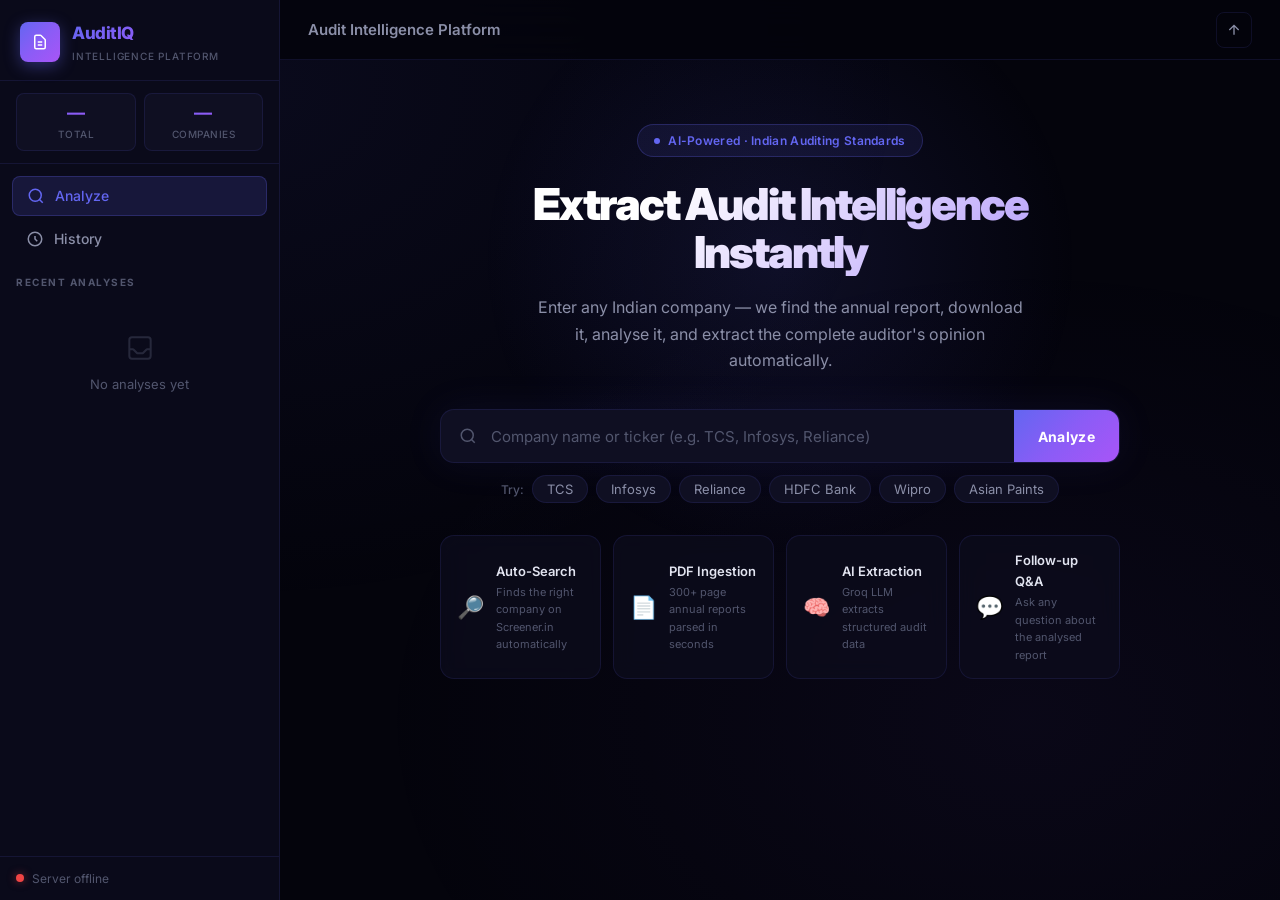
==== templates/index.html @ 7895658e "Initial commit: Audit Intelligence Platform v2.0" ====
<!doctype html>
<html lang="en">
  <head>
    <meta charset="UTF-8" />
    <meta name="viewport" content="width=device-width, initial-scale=1.0" />
    <title>Audit Intelligence Platform</title>
    <meta
      name="description"
      content="AI-powered Independent Auditor's Report extraction from Indian corporate annual reports"
    />
    <link rel="preconnect" href="https://fonts.googleapis.com" />
    <link rel="preconnect" href="https://fonts.gstatic.com" crossorigin />
    <link
      href="https://fonts.googleapis.com/css2?family=Inter:wght@300;400;500;600;700;800;900&family=JetBrains+Mono:wght@400;500;600&display=swap"
      rel="stylesheet"
    />
    <link rel="stylesheet" href="/static/styles.css" />
  </head>
  <body>
    <div class="app-shell" id="appShell">
      <!-- ════════════════ SIDEBAR ════════════════ -->
      <aside class="sidebar" id="sidebar">
        <div class="sidebar-brand">
          <div class="brand-icon">
            <svg
              viewBox="0 0 24 24"
              fill="none"
              stroke="currentColor"
              stroke-width="2"
            >
              <path
                d="M9 12h6m-6 4h6m2 5H7a2 2 0 01-2-2V5a2 2 0 012-2h5.586a1 1 0 01.707.293l5.414 5.414A1 1 0 0119 9.414V19a2 2 0 01-2 2z"
              />
            </svg>
          </div>
          <div>
            <div class="brand-name">AuditIQ</div>
            <div class="brand-sub">Intelligence Platform</div>
          </div>
        </div>

        <!-- Stats bar -->
        <div class="stats-bar" id="statsBar">
          <div class="stat-pill" id="statTotal">
            <span class="stat-n" id="statTotalN">—</span>
            <span class="stat-l">Total</span>
          </div>
          <div class="stat-pill" id="statUnique">
            <span class="stat-n" id="statUniqueN">—</span>
            <span class="stat-l">Companies</span>
          </div>
        </div>

        <!-- Nav -->
        <nav class="sidebar-nav">
          <button
            class="nav-btn active"
            id="navAnalyze"
            onclick="switchView('analyze')"
          >
            <svg
              viewBox="0 0 24 24"
              fill="none"
              stroke="currentColor"
              stroke-width="2"
            >
              <circle cx="11" cy="11" r="8" />
              <path d="m21 21-4.35-4.35" />
            </svg>
            Analyze
          </button>
          <button
            class="nav-btn"
            id="navHistory"
            onclick="switchView('history')"
          >
            <svg
              viewBox="0 0 24 24"
              fill="none"
              stroke="currentColor"
              stroke-width="2"
            >
              <path d="M12 8v4l3 3m6-3a9 9 0 11-18 0 9 9 0 0118 0z" />
            </svg>
            History
          </button>
        </nav>

        <!-- History list -->
        <div class="history-scroll" id="historyScroll">
          <div class="history-section-label">Recent Analyses</div>
          <div id="historyList">
            <div class="history-empty">
              <svg
                viewBox="0 0 24 24"
                fill="none"
                stroke="currentColor"
                stroke-width="1.5"
              >
                <path
                  d="M20 13V6a2 2 0 00-2-2H6a2 2 0 00-2 2v7m16 0v5a2 2 0 01-2 2H6a2 2 0 01-2-2v-5m16 0h-2.586a1 1 0 00-.707.293l-2.414 2.414a1 1 0 01-.707.293h-3.172a1 1 0 01-.707-.293l-2.414-2.414A1 1 0 006.586 13H4"
                />
              </svg>
              No analyses yet
            </div>
          </div>
        </div>

        <!-- System status -->
        <div class="sidebar-footer">
          <div class="status-indicator" id="statusIndicator">
            <span class="status-dot" id="statusDot"></span>
            <span id="statusText">Checking...</span>
          </div>
        </div>
      </aside>

      <!-- ════════════════ MAIN ════════════════ -->
      <main class="main-area">
        <!-- ── TOP BAR ── -->
        <header class="topbar">
          <button
            class="hamburger"
            id="hamburger"
            onclick="toggleSidebar()"
            aria-label="Toggle menu"
          >
            <span></span><span></span><span></span>
          </button>
          <div class="topbar-title" id="topbarTitle">
            Audit Intelligence Platform
          </div>
          <div class="topbar-actions">
            <button class="icon-btn" onclick="resetView()" title="New analysis">
              <svg
                viewBox="0 0 24 24"
                fill="none"
                stroke="currentColor"
                stroke-width="2"
              >
                <path d="M12 5v14M5 12l7-7 7 7" />
              </svg>
            </button>
          </div>
        </header>

        <!-- ── CONTENT VIEWS ── -->
        <div class="content-wrap">
          <!-- ════ VIEW: ANALYZE ════ -->
          <div class="view active" id="viewAnalyze">
            <!-- Hero / Search -->
            <section class="hero-section" id="heroSection">
              <div class="hero-ambient"></div>
              <div class="hero-content">
                <div class="hero-badge">
                  <span class="badge-dot"></span>
                  AI-Powered · Indian Auditing Standards
                </div>
                <h1 class="hero-title">
                  Extract Audit Intelligence<br />Instantly
                </h1>
                <p class="hero-sub">
                  Enter any Indian company — we find the annual report, download
                  it, analyse it, and extract the complete auditor's opinion
                  automatically.
                </p>

                <div class="search-wrap" id="searchWrap">
                  <div class="search-field" id="searchField">
                    <div class="search-icon">
                      <svg
                        viewBox="0 0 24 24"
                        fill="none"
                        stroke="currentColor"
                        stroke-width="2"
                      >
                        <circle cx="11" cy="11" r="8" />
                        <path d="m21 21-4.35-4.35" />
                      </svg>
                    </div>
                    <input
                      type="text"
                      id="searchInput"
                      class="search-input"
                      placeholder="Company name or ticker (e.g. TCS, Infosys, Reliance)"
                      autocomplete="off"
                      spellcheck="false"
                      maxlength="120"
                      aria-label="Company name"
                    />
                    <button
                      class="analyze-btn"
                      id="analyzeBtn"
                      onclick="startAnalysis()"
                    >
                      <span class="btn-label">Analyze</span>
                      <span class="btn-spinner" hidden>
                        <svg
                          viewBox="0 0 24 24"
                          fill="none"
                          stroke="currentColor"
                          stroke-width="2.5"
                          class="spin-svg"
                        >
                          <path
                            d="M12 2v4M12 18v4M4.93 4.93l2.83 2.83M16.24 16.24l2.83 2.83M2 12h4M18 12h4M4.93 19.07l2.83-2.83M16.24 7.76l2.83-2.83"
                          />
                        </svg>
                      </span>
                    </button>
                  </div>

                  <div class="quick-searches">
                    <span class="qs-label">Try:</span>
                    <button class="qs-chip" onclick="quickSearch('TCS')">
                      TCS
                    </button>
                    <button class="qs-chip" onclick="quickSearch('Infosys')">
                      Infosys
                    </button>
                    <button
                      class="qs-chip"
                      onclick="quickSearch('Reliance Industries')"
                    >
                      Reliance
                    </button>
                    <button class="qs-chip" onclick="quickSearch('HDFC Bank')">
                      HDFC Bank
                    </button>
                    <button class="qs-chip" onclick="quickSearch('Wipro')">
                      Wipro
                    </button>
                    <button
                      class="qs-chip"
                      onclick="quickSearch('Asian Paints')"
                    >
                      Asian Paints
                    </button>
                  </div>
                </div>

                <!-- Features grid -->
                <div class="features-grid">
                  <div class="feature-card">
                    <div class="feature-icon">🔎</div>
                    <div class="feature-text">
                      <strong>Auto-Search</strong>
                      <span
                        >Finds the right company on Screener.in
                        automatically</span
                      >
                    </div>
                  </div>
                  <div class="feature-card">
                    <div class="feature-icon">📄</div>
                    <div class="feature-text">
                      <strong>PDF Ingestion</strong>
                      <span>300+ page annual reports parsed in seconds</span>
                    </div>
                  </div>
                  <div class="feature-card">
                    <div class="feature-icon">🧠</div>
                    <div class="feature-text">
                      <strong>AI Extraction</strong>
                      <span>Groq LLM extracts structured audit data</span>
                    </div>
                  </div>
                  <div class="feature-card">
                    <div class="feature-icon">💬</div>
                    <div class="feature-text">
                      <strong>Follow-up Q&amp;A</strong>
                      <span>Ask any question about the analysed report</span>
                    </div>
                  </div>
                </div>
              </div>
            </section>

            <!-- Error banner -->
            <div class="alert alert-error" id="errorBanner" hidden>
              <svg
                viewBox="0 0 24 24"
                fill="none"
                stroke="currentColor"
                stroke-width="2"
              >
                <circle cx="12" cy="12" r="10" />
                <line x1="12" y1="8" x2="12" y2="12" />
                <line x1="12" y1="16" x2="12.01" y2="16" />
              </svg>
              <span id="errorMsg">Error</span>
              <button class="alert-close" onclick="hideError()">×</button>
            </div>

            <!-- Progress pipeline -->
            <section class="pipeline-section" id="pipelineSection" hidden>
              <div class="pipeline-card">
                <div class="pipeline-header">
                  <div class="pipeline-company" id="pipelineCompany">
                    Analyzing…
                  </div>
                  <div class="pipeline-eta" id="pipelineEta">
                    Estimating time…
                  </div>
                </div>
                <div class="pipeline-progress-bar">
                  <div class="pipeline-bar-fill" id="pipelineBarFill"></div>
                </div>
                <div class="pipeline-steps" id="pipelineSteps"></div>
              </div>
            </section>

            <!-- Results -->
            <section class="results-section" id="resultsSection" hidden>
              <!-- Header -->
              <div class="results-header">
                <div>
                  <h2 class="results-company" id="resultsCompany">Company</h2>
                  <div class="results-meta" id="resultsMeta"></div>
                </div>
                <div class="results-actions">
                  <button
                    class="action-btn"
                    onclick="copyJson()"
                    id="copyBtn"
                    title="Copy JSON"
                  >
                    <svg
                      viewBox="0 0 24 24"
                      fill="none"
                      stroke="currentColor"
                      stroke-width="2"
                    >
                      <rect x="9" y="9" width="13" height="13" rx="2" ry="2" />
                      <path
                        d="M5 15H4a2 2 0 01-2-2V4a2 2 0 012-2h9a2 2 0 012 2v1"
                      />
                    </svg>
                    Copy JSON
                  </button>
                  <button
                    class="action-btn"
                    onclick="downloadJson()"
                    title="Download JSON"
                  >
                    <svg
                      viewBox="0 0 24 24"
                      fill="none"
                      stroke="currentColor"
                      stroke-width="2"
                    >
                      <path d="M21 15v4a2 2 0 01-2 2H5a2 2 0 01-2-2v-4" />
                      <polyline points="7 10 12 15 17 10" />
                      <line x1="12" y1="15" x2="12" y2="3" />
                    </svg>
                    Download
                  </button>
                  <button class="action-btn primary" onclick="resetView()">
                    <svg
                      viewBox="0 0 24 24"
                      fill="none"
                      stroke="currentColor"
                      stroke-width="2"
                    >
                      <line x1="12" y1="5" x2="12" y2="19" />
                      <polyline points="19 12 12 5 5 12" />
                    </svg>
                    New Search
                  </button>
                </div>
              </div>

              <!-- Tab bar -->
              <div class="tab-bar">
                <button
                  class="tab-btn active"
                  data-tab="overview"
                  onclick="switchTab('overview')"
                >
                  Overview
                </button>
                <button
                  class="tab-btn"
                  data-tab="kam"
                  onclick="switchTab('kam')"
                >
                  Key Audit Matters
                </button>
                <button
                  class="tab-btn"
                  data-tab="details"
                  onclick="switchTab('details')"
                >
                  Detailed Findings
                </button>
                <button
                  class="tab-btn"
                  data-tab="signature"
                  onclick="switchTab('signature')"
                >
                  Signature Block
                </button>
                <button
                  class="tab-btn"
                  data-tab="json"
                  onclick="switchTab('json')"
                >
                  Raw JSON
                </button>
              </div>

              <!-- Tab panels -->
              <div id="tabOverview" class="tab-panel active"></div>
              <div id="tabKam" class="tab-panel" hidden></div>
              <div id="tabDetails" class="tab-panel" hidden></div>
              <div id="tabSignature" class="tab-panel" hidden></div>
              <div id="tabJson" class="tab-panel json-panel" hidden>
                <pre class="json-pre" id="jsonPre"></pre>
              </div>
            </section>

            <!-- Q&A -->
            <section class="qa-section" id="qaSection" hidden>
              <div class="qa-header">
                <h3>
                  <svg
                    viewBox="0 0 24 24"
                    fill="none"
                    stroke="currentColor"
                    stroke-width="2"
                  >
                    <path
                      d="M21 15a2 2 0 01-2 2H7l-4 4V5a2 2 0 012-2h14a2 2 0 012 2z"
                    />
                  </svg>
                  Ask Follow-up Questions
                </h3>
                <span class="qa-hint"
                  >Answers come directly from the analysed PDF</span
                >
              </div>
              <div class="qa-messages" id="qaMessages"></div>
              <div class="qa-input-row">
                <input
                  type="text"
                  id="qaInput"
                  class="qa-input"
                  placeholder="e.g. What were the Key Audit Matters? Was there any going concern risk?"
                  maxlength="2000"
                  aria-label="Follow-up question"
                />
                <button class="qa-send" id="qaSend" onclick="askQuestion()">
                  <svg
                    viewBox="0 0 24 24"
                    fill="none"
                    stroke="currentColor"
                    stroke-width="2"
                  >
                    <line x1="22" y1="2" x2="11" y2="13" />
                    <polygon points="22 2 15 22 11 13 2 9 22 2" />
                  </svg>
                </button>
              </div>
            </section>
          </div>

          <!-- ════ VIEW: HISTORY ════ -->
          <div class="view" id="viewHistory" hidden>
            <div class="view-header">
              <h2>Analysis History</h2>
              <button class="action-btn" onclick="loadHistory()">
                <svg
                  viewBox="0 0 24 24"
                  fill="none"
                  stroke="currentColor"
                  stroke-width="2"
                >
                  <polyline points="23 4 23 10 17 10" />
                  <path d="M20.49 15a9 9 0 11-2.12-9.36L23 10" />
                </svg>
                Refresh
              </button>
            </div>
            <div id="historyTableWrap"></div>
          </div>
        </div>
      </main>
    </div>

    <!-- Toast container -->
    <div class="toast-container" id="toastContainer"></div>

    <script src="/static/app.js"></script>
  </body>
</html>
---- static/styles.css ----
/* =====================================================
   Audit Intelligence Platform — styles.css
   Premium dark glassmorphism design system
   ===================================================== */

/* ── Reset & Tokens ─────────────────────────────────── */
*,
*::before,
*::after {
  box-sizing: border-box;
  margin: 0;
  padding: 0;
}

:root {
  /* Colors */
  --c-bg: #04040c;
  --c-surface: #0a0a1a;
  --c-surface2: #0f0f22;
  --c-card: rgba(12, 12, 28, 0.75);
  --c-card-hover: rgba(18, 18, 40, 0.9);
  --c-border: rgba(99, 102, 241, 0.12);
  --c-border-hi: rgba(99, 102, 241, 0.35);

  --c-text: #e2e4f0;
  --c-text2: #8b8fa8;
  --c-muted: #52566e;

  --c-indigo: #6366f1;
  --c-violet: #8b5cf6;
  --c-cyan: #22d3ee;
  --c-emerald: #10b981;
  --c-amber: #f59e0b;
  --c-red: #ef4444;
  --c-rose: #f43f5e;

  /* Gradients */
  --grad-primary: linear-gradient(
    135deg,
    #6366f1 0%,
    #8b5cf6 50%,
    #a855f7 100%
  );
  --grad-success: linear-gradient(135deg, #10b981, #22d3ee);
  --grad-warn: linear-gradient(135deg, #f59e0b, #ef4444);
  --grad-danger: linear-gradient(135deg, #ef4444, #f43f5e);
  --grad-glow: radial-gradient(
    ellipse at 50% 0%,
    rgba(99, 102, 241, 0.15) 0%,
    transparent 60%
  );

  /* Shadows */
  --shadow-sm: 0 1px 3px rgba(0, 0, 0, 0.4);
  --shadow-md: 0 4px 20px rgba(0, 0, 0, 0.4);
  --shadow-lg: 0 8px 40px rgba(0, 0, 0, 0.5);
  --shadow-glow: 0 0 40px rgba(99, 102, 241, 0.08);

  /* Radii */
  --r-sm: 8px;
  --r-md: 14px;
  --r-lg: 20px;
  --r-xl: 28px;
  --r-pill: 9999px;

  /* Fonts */
  --font: "Inter", -apple-system, BlinkMacSystemFont, sans-serif;
  --font-mono: "JetBrains Mono", "Fira Code", monospace;

  /* Transitions */
  --t-fast: 0.15s cubic-bezier(0.4, 0, 0.2, 1);
  --t-med: 0.25s cubic-bezier(0.4, 0, 0.2, 1);
  --t-slow: 0.4s cubic-bezier(0.4, 0, 0.2, 1);

  /* Layout */
  --sidebar-w: 280px;
}

html {
  scroll-behavior: smooth;
}

body {
  font-family: var(--font);
  background: var(--c-bg);
  color: var(--c-text);
  min-height: 100vh;
  line-height: 1.6;
  overflow-x: hidden;
  -webkit-font-smoothing: antialiased;
}

/* Ambient background */
body::before {
  content: "";
  position: fixed;
  inset: 0;
  background:
    radial-gradient(
      ellipse at 20% 10%,
      rgba(99, 102, 241, 0.07) 0%,
      transparent 45%
    ),
    radial-gradient(
      ellipse at 80% 80%,
      rgba(139, 92, 246, 0.05) 0%,
      transparent 45%
    );
  pointer-events: none;
  z-index: 0;
}

/* ── App Shell ──────────────────────────────────────── */
.app-shell {
  display: grid;
  grid-template-columns: var(--sidebar-w) 1fr;
  min-height: 100vh;
  position: relative;
  z-index: 1;
}

/* ── Sidebar ────────────────────────────────────────── */
.sidebar {
  background: var(--c-surface);
  border-right: 1px solid var(--c-border);
  display: flex;
  flex-direction: column;
  gap: 0;
  overflow: hidden;
  position: sticky;
  top: 0;
  height: 100vh;
  z-index: 50;
  transition: transform var(--t-med);
}

.sidebar-brand {
  display: flex;
  align-items: center;
  gap: 12px;
  padding: 20px 20px 16px;
  border-bottom: 1px solid var(--c-border);
}

.brand-icon {
  width: 40px;
  height: 40px;
  background: var(--grad-primary);
  border-radius: var(--r-sm);
  display: flex;
  align-items: center;
  justify-content: center;
  color: white;
  flex-shrink: 0;
  box-shadow: 0 4px 16px rgba(99, 102, 241, 0.4);
}

.brand-icon svg {
  width: 18px;
  height: 18px;
}

.brand-name {
  font-size: 17px;
  font-weight: 800;
  letter-spacing: -0.5px;
  background: var(--grad-primary);
  -webkit-background-clip: text;
  -webkit-text-fill-color: transparent;
  background-clip: text;
}

.brand-sub {
  font-size: 10px;
  color: var(--c-muted);
  font-weight: 500;
  text-transform: uppercase;
  letter-spacing: 0.8px;
  margin-top: 1px;
}

/* Stats bar */
.stats-bar {
  display: flex;
  gap: 8px;
  padding: 12px 16px;
  border-bottom: 1px solid var(--c-border);
}

.stat-pill {
  flex: 1;
  background: var(--c-surface2);
  border: 1px solid var(--c-border);
  border-radius: var(--r-sm);
  padding: 8px 10px;
  text-align: center;
  transition: var(--t-fast);
}

.stat-pill:hover {
  border-color: var(--c-border-hi);
}

.stat-n {
  display: block;
  font-size: 18px;
  font-weight: 700;
  background: var(--grad-primary);
  -webkit-background-clip: text;
  -webkit-text-fill-color: transparent;
  background-clip: text;
  line-height: 1.2;
}

.stat-l {
  display: block;
  font-size: 10px;
  color: var(--c-muted);
  font-weight: 500;
  text-transform: uppercase;
  letter-spacing: 0.5px;
  margin-top: 2px;
}

/* Sidebar nav */
.sidebar-nav {
  display: flex;
  flex-direction: column;
  gap: 4px;
  padding: 12px 12px 0;
}

.nav-btn {
  display: flex;
  align-items: center;
  gap: 10px;
  padding: 10px 14px;
  border-radius: var(--r-sm);
  border: none;
  background: transparent;
  color: var(--c-text2);
  font-family: var(--font);
  font-size: 14px;
  font-weight: 500;
  cursor: pointer;
  transition: var(--t-fast);
  text-align: left;
  width: 100%;
}

.nav-btn svg {
  width: 18px;
  height: 18px;
  flex-shrink: 0;
}

.nav-btn:hover {
  background: var(--c-surface2);
  color: var(--c-text);
}

.nav-btn.active {
  background: rgba(99, 102, 241, 0.15);
  color: var(--c-indigo);
  border: 1px solid rgba(99, 102, 241, 0.25);
}

/* History scroll */
.history-scroll {
  flex: 1;
  overflow-y: auto;
  padding: 12px 12px;
  scrollbar-width: thin;
  scrollbar-color: var(--c-border) transparent;
}

.history-scroll::-webkit-scrollbar {
  width: 4px;
}
.history-scroll::-webkit-scrollbar-thumb {
  background: var(--c-border);
  border-radius: 2px;
}

.history-section-label {
  font-size: 10px;
  font-weight: 700;
  text-transform: uppercase;
  letter-spacing: 1.5px;
  color: var(--c-muted);
  padding: 4px 4px 10px;
}

.history-empty {
  display: flex;
  flex-direction: column;
  align-items: center;
  gap: 10px;
  padding: 32px 16px;
  color: var(--c-muted);
  font-size: 13px;
  text-align: center;
}

.history-empty svg {
  width: 32px;
  height: 32px;
  opacity: 0.4;
}

.history-item {
  display: flex;
  align-items: center;
  gap: 10px;
  padding: 10px 10px;
  border-radius: var(--r-sm);
  cursor: pointer;
  transition: var(--t-fast);
  border: 1px solid transparent;
  margin-bottom: 3px;
}

.history-item:hover {
  background: var(--c-surface2);
  border-color: var(--c-border);
}

.history-item.active {
  background: rgba(99, 102, 241, 0.1);
  border-color: var(--c-border-hi);
}

.hi-icon {
  width: 32px;
  height: 32px;
  background: var(--c-surface2);
  border-radius: var(--r-sm);
  display: flex;
  align-items: center;
  justify-content: center;
  font-size: 14px;
  flex-shrink: 0;
  border: 1px solid var(--c-border);
}

.hi-body {
  flex: 1;
  min-width: 0;
}

.hi-name {
  font-size: 13px;
  font-weight: 500;
  white-space: nowrap;
  overflow: hidden;
  text-overflow: ellipsis;
  color: var(--c-text);
}

.hi-date {
  font-size: 11px;
  color: var(--c-muted);
  margin-top: 1px;
}

/* Sidebar footer */
.sidebar-footer {
  padding: 12px 16px;
  border-top: 1px solid var(--c-border);
  margin-top: auto;
}

.status-indicator {
  display: flex;
  align-items: center;
  gap: 8px;
  font-size: 12px;
  color: var(--c-muted);
}

.status-dot {
  width: 8px;
  height: 8px;
  border-radius: 50%;
  background: var(--c-muted);
  transition: var(--t-med);
  flex-shrink: 0;
}

.status-dot.ok {
  background: var(--c-emerald);
  box-shadow: 0 0 8px rgba(16, 185, 129, 0.5);
  animation: pulse-dot 2s ease-in-out infinite;
}
.status-dot.warn {
  background: var(--c-amber);
  box-shadow: 0 0 8px rgba(245, 158, 11, 0.5);
}
.status-dot.error {
  background: var(--c-red);
  box-shadow: 0 0 8px rgba(239, 68, 68, 0.5);
}

@keyframes pulse-dot {
  0%,
  100% {
    opacity: 1;
  }
  50% {
    opacity: 0.4;
  }
}

/* ── Main Area ──────────────────────────────────────── */
.main-area {
  display: flex;
  flex-direction: column;
  min-height: 100vh;
  overflow: hidden;
}

/* ── Top Bar ────────────────────────────────────────── */
.topbar {
  display: flex;
  align-items: center;
  gap: 16px;
  padding: 0 28px;
  height: 60px;
  border-bottom: 1px solid var(--c-border);
  background: rgba(4, 4, 12, 0.85);
  backdrop-filter: blur(20px);
  position: sticky;
  top: 0;
  z-index: 40;
  flex-shrink: 0;
}

.hamburger {
  display: none;
  flex-direction: column;
  gap: 5px;
  background: none;
  border: none;
  cursor: pointer;
  padding: 4px;
}

.hamburger span {
  width: 20px;
  height: 2px;
  background: var(--c-text2);
  border-radius: 2px;
  display: block;
  transition: var(--t-fast);
}

.topbar-title {
  font-size: 15px;
  font-weight: 600;
  color: var(--c-text2);
  flex: 1;
}

.topbar-actions {
  display: flex;
  align-items: center;
  gap: 8px;
}

.icon-btn {
  width: 36px;
  height: 36px;
  display: flex;
  align-items: center;
  justify-content: center;
  background: transparent;
  border: 1px solid var(--c-border);
  border-radius: var(--r-sm);
  color: var(--c-text2);
  cursor: pointer;
  transition: var(--t-fast);
}

.icon-btn svg {
  width: 16px;
  height: 16px;
}

.icon-btn:hover {
  border-color: var(--c-border-hi);
  color: var(--c-text);
  background: var(--c-surface2);
}

/* ── Content Wrap ───────────────────────────────────── */
.content-wrap {
  flex: 1;
  overflow-y: auto;
  scrollbar-width: thin;
  scrollbar-color: var(--c-border) transparent;
}

.content-wrap::-webkit-scrollbar {
  width: 5px;
}
.content-wrap::-webkit-scrollbar-thumb {
  background: var(--c-border);
  border-radius: 3px;
}

.view {
  display: none;
  flex-direction: column;
}
.view.active {
  display: flex;
}

/* ── Hero Section ───────────────────────────────────── */
.hero-section {
  position: relative;
  padding: 64px 40px 48px;
  overflow: hidden;
}

.hero-ambient {
  position: absolute;
  top: -100px;
  left: 50%;
  transform: translateX(-50%);
  width: 600px;
  height: 600px;
  background: radial-gradient(
    circle,
    rgba(99, 102, 241, 0.12) 0%,
    transparent 70%
  );
  pointer-events: none;
}

.hero-content {
  max-width: 680px;
  margin: 0 auto;
  text-align: center;
  position: relative;
  z-index: 1;
}

.hero-badge {
  display: inline-flex;
  align-items: center;
  gap: 8px;
  padding: 6px 16px;
  background: rgba(99, 102, 241, 0.1);
  border: 1px solid rgba(99, 102, 241, 0.25);
  border-radius: var(--r-pill);
  font-size: 12px;
  font-weight: 600;
  color: var(--c-indigo);
  letter-spacing: 0.3px;
  margin-bottom: 24px;
}

.badge-dot {
  width: 6px;
  height: 6px;
  background: var(--c-indigo);
  border-radius: 50%;
  animation: pulse-dot 2s ease-in-out infinite;
}

.hero-title {
  font-size: 44px;
  font-weight: 900;
  letter-spacing: -2px;
  line-height: 1.08;
  background: linear-gradient(135deg, #ffffff 30%, #a78bfa 100%);
  -webkit-background-clip: text;
  -webkit-text-fill-color: transparent;
  background-clip: text;
  margin-bottom: 18px;
}

.hero-sub {
  font-size: 16px;
  color: var(--c-text2);
  line-height: 1.65;
  max-width: 500px;
  margin: 0 auto 36px;
}

/* ── Search ─────────────────────────────────────────── */
.search-wrap {
  margin-bottom: 28px;
}

.search-field {
  display: flex;
  align-items: center;
  background: var(--c-surface2);
  border: 1px solid var(--c-border);
  border-radius: var(--r-md);
  overflow: hidden;
  transition: var(--t-med);
  box-shadow: var(--shadow-glow);
}

.search-field:focus-within {
  border-color: var(--c-indigo);
  box-shadow:
    0 0 0 4px rgba(99, 102, 241, 0.12),
    var(--shadow-glow);
}

.search-icon {
  padding: 0 0 0 18px;
  color: var(--c-muted);
  flex-shrink: 0;
}

.search-icon svg {
  width: 18px;
  height: 18px;
  display: block;
}

.search-input {
  flex: 1;
  padding: 16px 14px;
  background: transparent;
  border: none;
  outline: none;
  color: var(--c-text);
  font-family: var(--font);
  font-size: 15px;
}

.search-input::placeholder {
  color: var(--c-muted);
}

.analyze-btn {
  display: flex;
  align-items: center;
  gap: 8px;
  padding: 0 24px;
  height: 52px;
  background: var(--grad-primary);
  border: none;
  color: white;
  font-family: var(--font);
  font-size: 14px;
  font-weight: 700;
  cursor: pointer;
  transition: var(--t-fast);
  letter-spacing: 0.3px;
  flex-shrink: 0;
}

.analyze-btn:hover {
  filter: brightness(1.12);
}
.analyze-btn:active {
  filter: brightness(0.95);
}
.analyze-btn:disabled {
  opacity: 0.6;
  cursor: not-allowed;
  filter: none;
}

.spin-svg {
  animation: spin 0.9s linear infinite;
  width: 16px;
  height: 16px;
}
@keyframes spin {
  to {
    transform: rotate(360deg);
  }
}

/* Quick searches */
.quick-searches {
  display: flex;
  align-items: center;
  gap: 8px;
  flex-wrap: wrap;
  justify-content: center;
  margin-top: 12px;
}

.qs-label {
  font-size: 12px;
  color: var(--c-muted);
  font-weight: 500;
}

.qs-chip {
  padding: 5px 14px;
  background: var(--c-surface2);
  border: 1px solid var(--c-border);
  border-radius: var(--r-pill);
  font-size: 13px;
  font-family: var(--font);
  color: var(--c-text2);
  cursor: pointer;
  transition: var(--t-fast);
}

.qs-chip:hover {
  border-color: var(--c-indigo);
  color: var(--c-indigo);
  background: rgba(99, 102, 241, 0.08);
}

/* Features grid */
.features-grid {
  display: grid;
  grid-template-columns: repeat(4, 1fr);
  gap: 12px;
  margin-top: 32px;
}

.feature-card {
  display: flex;
  align-items: center;
  gap: 12px;
  padding: 14px 16px;
  background: var(--c-card);
  border: 1px solid var(--c-border);
  border-radius: var(--r-md);
  backdrop-filter: blur(10px);
  text-align: left;
  transition: var(--t-fast);
}

.feature-card:hover {
  border-color: var(--c-border-hi);
  transform: translateY(-2px);
}

.feature-icon {
  font-size: 22px;
  flex-shrink: 0;
}

.feature-text strong {
  display: block;
  font-size: 13px;
  font-weight: 600;
  color: var(--c-text);
}
.feature-text span {
  display: block;
  font-size: 11px;
  color: var(--c-muted);
  margin-top: 2px;
}

/* ── Alert ──────────────────────────────────────────── */
.alert {
  display: none;
  align-items: center;
  gap: 12px;
  margin: 0 40px 24px;
  padding: 14px 18px;
  border-radius: var(--r-md);
  font-size: 14px;
  animation: fadeIn var(--t-med) ease;
}

.alert[hidden] {
  display: none !important;
}
.alert:not([hidden]) {
  display: flex;
}

.alert svg {
  width: 18px;
  height: 18px;
  flex-shrink: 0;
}

.alert-error {
  background: rgba(239, 68, 68, 0.1);
  border: 1px solid rgba(239, 68, 68, 0.3);
  color: var(--c-red);
}

.alert-close {
  margin-left: auto;
  background: none;
  border: none;
  color: inherit;
  font-size: 18px;
  cursor: pointer;
  opacity: 0.7;
  line-height: 1;
  padding: 0 2px;
}

.alert-close:hover {
  opacity: 1;
}

@keyframes fadeIn {
  from {
    opacity: 0;
    transform: translateY(-6px);
  }
  to {
    opacity: 1;
    transform: translateY(0);
  }
}

/* ── Pipeline Progress ──────────────────────────────── */
.pipeline-section {
  padding: 0 40px 32px;
  max-width: 760px;
  margin: 0 auto;
  width: 100%;
}

[hidden] {
  display: none !important;
}

.pipeline-card {
  background: var(--c-card);
  border: 1px solid var(--c-border);
  border-radius: var(--r-lg);
  padding: 28px 32px;
  backdrop-filter: blur(20px);
  box-shadow: var(--shadow-md);
}

.pipeline-header {
  display: flex;
  align-items: flex-start;
  justify-content: space-between;
  margin-bottom: 20px;
}

.pipeline-company {
  font-size: 20px;
  font-weight: 700;
  letter-spacing: -0.5px;
}

.pipeline-eta {
  font-size: 12px;
  color: var(--c-muted);
  text-align: right;
  padding-top: 3px;
}

.pipeline-progress-bar {
  height: 6px;
  background: var(--c-surface2);
  border-radius: 3px;
  overflow: hidden;
  margin-bottom: 24px;
}

.pipeline-bar-fill {
  height: 100%;
  width: 0%;
  background: var(--grad-primary);
  border-radius: 3px;
  transition: width 0.6s cubic-bezier(0.4, 0, 0.2, 1);
}

.pipeline-steps {
  display: flex;
  flex-direction: column;
  gap: 4px;
}

.ps-step {
  display: flex;
  align-items: center;
  gap: 12px;
  padding: 10px 12px;
  border-radius: var(--r-sm);
  font-size: 14px;
  color: var(--c-muted);
  transition: all var(--t-fast);
}

.ps-step.active {
  background: rgba(99, 102, 241, 0.08);
  color: var(--c-text);
  border: 1px solid rgba(99, 102, 241, 0.15);
}

.ps-step.done {
  color: var(--c-emerald);
}
.ps-step.error {
  color: var(--c-red);
}

.ps-icon {
  width: 24px;
  height: 24px;
  display: flex;
  align-items: center;
  justify-content: center;
  font-size: 13px;
  flex-shrink: 0;
}

.ps-spinner {
  width: 18px;
  height: 18px;
  border: 2px solid rgba(99, 102, 241, 0.2);
  border-top-color: var(--c-indigo);
  border-radius: 50%;
  animation: spin 0.7s linear infinite;
}

.ps-msg {
  flex: 1;
}
.ps-time {
  font-size: 11px;
  color: var(--c-muted);
}

/* ── Results ────────────────────────────────────────── */
.results-section {
  padding: 0 32px 40px;
  animation: fadeIn var(--t-slow) ease;
}

.results-header {
  display: flex;
  justify-content: space-between;
  align-items: flex-start;
  padding: 28px 8px 20px;
  gap: 20px;
  flex-wrap: wrap;
}

.results-company {
  font-size: 26px;
  font-weight: 800;
  letter-spacing: -1px;
}

.results-meta {
  font-size: 14px;
  color: var(--c-text2);
  margin-top: 4px;
}

.results-actions {
  display: flex;
  align-items: center;
  gap: 8px;
  flex-wrap: wrap;
}

.action-btn {
  display: inline-flex;
  align-items: center;
  gap: 8px;
  padding: 9px 16px;
  background: var(--c-surface2);
  border: 1px solid var(--c-border);
  border-radius: var(--r-sm);
  color: var(--c-text2);
  font-family: var(--font);
  font-size: 13px;
  font-weight: 500;
  cursor: pointer;
  transition: var(--t-fast);
}

.action-btn svg {
  width: 15px;
  height: 15px;
}

.action-btn:hover {
  border-color: var(--c-border-hi);
  color: var(--c-text);
}

.action-btn.primary {
  background: var(--grad-primary);
  border: none;
  color: white;
}

.action-btn.primary:hover {
  filter: brightness(1.1);
}

/* Tab bar */
.tab-bar {
  display: flex;
  gap: 4px;
  padding: 4px;
  background: var(--c-surface2);
  border-radius: var(--r-md);
  border: 1px solid var(--c-border);
  margin-bottom: 24px;
  overflow-x: auto;
  flex-wrap: nowrap;
}

.tab-btn {
  padding: 8px 18px;
  border-radius: var(--r-sm);
  border: none;
  background: transparent;
  color: var(--c-muted);
  font-family: var(--font);
  font-size: 13px;
  font-weight: 500;
  cursor: pointer;
  transition: var(--t-fast);
  white-space: nowrap;
}

.tab-btn:hover {
  color: var(--c-text);
  background: rgba(255, 255, 255, 0.04);
}
.tab-btn.active {
  background: var(--c-card);
  color: var(--c-text);
  box-shadow: var(--shadow-sm);
  border: 1px solid var(--c-border);
}

/* Tab panels */
.tab-panel {
  animation: fadeIn var(--t-med) ease;
}

/* ── Result Cards ───────────────────────────────────── */
.cards-grid {
  display: grid;
  grid-template-columns: repeat(auto-fit, minmax(260px, 1fr));
  gap: 16px;
  margin-bottom: 20px;
}

.r-card {
  background: var(--c-card);
  border: 1px solid var(--c-border);
  border-radius: var(--r-md);
  padding: 22px;
  backdrop-filter: blur(16px);
  transition: var(--t-fast);
  animation: fadeIn var(--t-slow) ease;
}

.r-card:hover {
  border-color: var(--c-border-hi);
  transform: translateY(-2px);
  box-shadow: var(--shadow-md);
}

.r-card.full {
  grid-column: 1 / -1;
}
.r-card.col2 {
  grid-column: span 2;
}

.r-card-label {
  font-size: 10px;
  font-weight: 700;
  text-transform: uppercase;
  letter-spacing: 1.5px;
  color: var(--c-muted);
  margin-bottom: 10px;
}

.r-card-value {
  font-size: 17px;
  font-weight: 600;
  color: var(--c-text);
  line-height: 1.4;
}

.r-card-desc {
  font-size: 13px;
  color: var(--c-text2);
  line-height: 1.65;
  margin-top: 8px;
}

/* Opinion badge */
.opinion-badge {
  display: inline-flex;
  align-items: center;
  gap: 7px;
  padding: 7px 16px;
  border-radius: var(--r-pill);
  font-size: 14px;
  font-weight: 700;
  letter-spacing: 0.2px;
  margin-bottom: 10px;
}

.opinion-badge.unmodified {
  background: rgba(16, 185, 129, 0.12);
  color: var(--c-emerald);
  border: 1px solid rgba(16, 185, 129, 0.3);
}

.opinion-badge.qualified {
  background: rgba(245, 158, 11, 0.12);
  color: var(--c-amber);
  border: 1px solid rgba(245, 158, 11, 0.3);
}

.opinion-badge.adverse,
.opinion-badge.disclaimer {
  background: rgba(239, 68, 68, 0.12);
  color: var(--c-red);
  border: 1px solid rgba(239, 68, 68, 0.3);
}

/* Status pill (going concern, IFC) */
.status-pill {
  display: inline-flex;
  align-items: center;
  gap: 6px;
  padding: 5px 12px;
  border-radius: var(--r-pill);
  font-size: 13px;
  font-weight: 600;
}

.status-pill.ok {
  background: rgba(16, 185, 129, 0.12);
  color: var(--c-emerald);
  border: 1px solid rgba(16, 185, 129, 0.25);
}
.status-pill.warn {
  background: rgba(245, 158, 11, 0.12);
  color: var(--c-amber);
  border: 1px solid rgba(245, 158, 11, 0.25);
}
.status-pill.danger {
  background: rgba(239, 68, 68, 0.12);
  color: var(--c-red);
  border: 1px solid rgba(239, 68, 68, 0.25);
}

/* KAM list */
.kam-list {
  display: flex;
  flex-direction: column;
  gap: 14px;
}

.kam-item {
  background: var(--c-card);
  border: 1px solid var(--c-border);
  border-radius: var(--r-md);
  border-left: 3px solid var(--c-violet);
  padding: 20px;
  backdrop-filter: blur(12px);
  transition: var(--t-fast);
  animation: slideInLeft 0.4s ease both;
}

.kam-item:hover {
  border-color: rgba(139, 92, 246, 0.5);
  box-shadow: var(--shadow-md);
}
.kam-item:nth-child(2) {
  animation-delay: 0.05s;
}
.kam-item:nth-child(3) {
  animation-delay: 0.1s;
}
.kam-item:nth-child(4) {
  animation-delay: 0.15s;
}

@keyframes slideInLeft {
  from {
    opacity: 0;
    transform: translateX(-10px);
  }
  to {
    opacity: 1;
    transform: translateX(0);
  }
}

.kam-num {
  display: inline-flex;
  align-items: center;
  justify-content: center;
  width: 24px;
  height: 24px;
  background: rgba(139, 92, 246, 0.15);
  border: 1px solid rgba(139, 92, 246, 0.3);
  border-radius: 50%;
  font-size: 11px;
  font-weight: 700;
  color: var(--c-violet);
  margin-bottom: 10px;
}

.kam-title {
  font-size: 15px;
  font-weight: 600;
  color: var(--c-text);
  margin-bottom: 10px;
}

.kam-section {
  margin-top: 10px;
}

.kam-section-label {
  font-size: 10px;
  font-weight: 700;
  text-transform: uppercase;
  letter-spacing: 1.2px;
  color: var(--c-violet);
  margin-bottom: 5px;
}

.kam-section-text {
  font-size: 13px;
  color: var(--c-text2);
  line-height: 1.65;
}

/* Signature grid */
.sig-grid {
  display: grid;
  grid-template-columns: repeat(auto-fill, minmax(180px, 1fr));
  gap: 12px;
  margin-top: 14px;
}

.sig-field {
  padding: 12px 14px;
  background: rgba(0, 0, 0, 0.25);
  border: 1px solid var(--c-border);
  border-radius: var(--r-sm);
  transition: var(--t-fast);
}

.sig-field:hover {
  border-color: var(--c-border-hi);
}

.sig-label {
  font-size: 10px;
  text-transform: uppercase;
  letter-spacing: 1px;
  color: var(--c-muted);
  margin-bottom: 4px;
}

.sig-value {
  font-size: 13px;
  font-weight: 500;
  color: var(--c-text);
  font-family: var(--font-mono);
  word-break: break-all;
}

/* Raw JSON */
.json-panel {
  background: var(--c-surface);
  border: 1px solid var(--c-border);
  border-radius: var(--r-md);
  overflow: hidden;
}

.json-pre {
  padding: 24px;
  font-family: var(--font-mono);
  font-size: 12.5px;
  color: var(--c-text2);
  white-space: pre-wrap;
  word-break: break-word;
  line-height: 1.7;
  max-height: 600px;
  overflow-y: auto;
}

/* ── Q&A Section ────────────────────────────────────── */
.qa-section {
  margin: 24px 32px 0;
  background: var(--c-card);
  border: 1px solid var(--c-border);
  border-radius: var(--r-lg);
  padding: 24px;
  animation: fadeIn var(--t-slow) ease;
  margin-bottom: 40px;
}

.qa-header {
  display: flex;
  align-items: center;
  justify-content: space-between;
  margin-bottom: 16px;
}

.qa-header h3 {
  display: flex;
  align-items: center;
  gap: 10px;
  font-size: 15px;
  font-weight: 600;
}

.qa-header h3 svg {
  width: 18px;
  height: 18px;
  color: var(--c-indigo);
}

.qa-hint {
  font-size: 12px;
  color: var(--c-muted);
}

.qa-messages {
  display: flex;
  flex-direction: column;
  gap: 10px;
  max-height: 380px;
  overflow-y: auto;
  padding-right: 4px;
  margin-bottom: 14px;
  scrollbar-width: thin;
  scrollbar-color: var(--c-border) transparent;
}

.qa-message {
  padding: 12px 16px;
  border-radius: var(--r-md);
  font-size: 14px;
  line-height: 1.6;
  animation: fadeIn var(--t-fast) ease;
}

.qa-message.user {
  background: rgba(99, 102, 241, 0.12);
  border: 1px solid rgba(99, 102, 241, 0.2);
  align-self: flex-end;
  max-width: 85%;
}

.qa-message.assistant {
  background: var(--c-surface2);
  border: 1px solid var(--c-border);
  max-width: 95%;
}

.qa-msg-label {
  font-size: 10px;
  font-weight: 700;
  text-transform: uppercase;
  letter-spacing: 1px;
  color: var(--c-muted);
  margin-bottom: 5px;
}

.qa-msg-loading {
  display: flex;
  align-items: center;
  gap: 10px;
  color: var(--c-muted);
  font-size: 13px;
}

.qa-dots span {
  display: inline-block;
  width: 6px;
  height: 6px;
  background: var(--c-indigo);
  border-radius: 50%;
  animation: qa-bounce 1.2s ease-in-out infinite;
}

.qa-dots span:nth-child(2) {
  animation-delay: 0.15s;
}
.qa-dots span:nth-child(3) {
  animation-delay: 0.3s;
}

@keyframes qa-bounce {
  0%,
  100% {
    transform: translateY(0);
  }
  50% {
    transform: translateY(-6px);
  }
}

.qa-input-row {
  display: flex;
  gap: 0;
  background: var(--c-surface2);
  border: 1px solid var(--c-border);
  border-radius: var(--r-md);
  overflow: hidden;
  transition: var(--t-fast);
}

.qa-input-row:focus-within {
  border-color: var(--c-indigo);
  box-shadow: 0 0 0 3px rgba(99, 102, 241, 0.1);
}

.qa-input {
  flex: 1;
  padding: 14px 16px;
  background: transparent;
  border: none;
  outline: none;
  color: var(--c-text);
  font-family: var(--font);
  font-size: 14px;
}

.qa-input::placeholder {
  color: var(--c-muted);
}

.qa-send {
  padding: 0 20px;
  background: var(--grad-primary);
  border: none;
  color: white;
  cursor: pointer;
  transition: var(--t-fast);
  display: flex;
  align-items: center;
}

.qa-send svg {
  width: 18px;
  height: 18px;
}
.qa-send:hover {
  filter: brightness(1.12);
}
.qa-send:disabled {
  opacity: 0.5;
  cursor: not-allowed;
  filter: none;
}

/* ── History View ───────────────────────────────────── */
.view-header {
  display: flex;
  align-items: center;
  justify-content: space-between;
  padding: 28px 36px 20px;
}

.view-header h2 {
  font-size: 22px;
  font-weight: 700;
}

.history-table-wrap {
  padding: 0 36px 40px;
}

.h-table {
  width: 100%;
  border-collapse: separate;
  border-spacing: 0;
  background: var(--c-card);
  border: 1px solid var(--c-border);
  border-radius: var(--r-md);
  overflow: hidden;
}

.h-table th {
  padding: 12px 20px;
  text-align: left;
  font-size: 11px;
  font-weight: 600;
  text-transform: uppercase;
  letter-spacing: 1px;
  color: var(--c-muted);
  background: var(--c-surface2);
  border-bottom: 1px solid var(--c-border);
}

.h-table td {
  padding: 14px 20px;
  font-size: 14px;
  color: var(--c-text);
  border-bottom: 1px solid var(--c-border);
  vertical-align: middle;
}

.h-table tr:last-child td {
  border-bottom: none;
}

.h-table tr:hover td {
  background: rgba(255, 255, 255, 0.02);
}

.h-table-btn {
  padding: 5px 12px;
  background: var(--c-surface2);
  border: 1px solid var(--c-border);
  border-radius: var(--r-sm);
  color: var(--c-text2);
  font-family: var(--font);
  font-size: 12px;
  cursor: pointer;
  transition: var(--t-fast);
}

.h-table-btn:hover {
  border-color: var(--c-border-hi);
  color: var(--c-text);
}

/* ── Toast ──────────────────────────────────────────── */
.toast-container {
  position: fixed;
  bottom: 24px;
  right: 24px;
  display: flex;
  flex-direction: column;
  gap: 8px;
  z-index: 999;
}

.toast {
  display: flex;
  align-items: center;
  gap: 10px;
  padding: 12px 18px;
  background: var(--c-surface2);
  border: 1px solid var(--c-border);
  border-radius: var(--r-md);
  box-shadow: var(--shadow-lg);
  font-size: 14px;
  color: var(--c-text);
  min-width: 200px;
  animation:
    toastIn 0.25s ease,
    toastOut 0.3s ease 2.8s forwards;
}

.toast.success {
  border-color: rgba(16, 185, 129, 0.4);
  color: var(--c-emerald);
}
.toast.error {
  border-color: rgba(239, 68, 68, 0.4);
  color: var(--c-red);
}

@keyframes toastIn {
  from {
    opacity: 0;
    transform: translateY(10px);
  }
  to {
    opacity: 1;
    transform: none;
  }
}
@keyframes toastOut {
  from {
    opacity: 1;
  }
  to {
    opacity: 0;
    transform: translateY(6px);
  }
}

/* ── Responsive ─────────────────────────────────────── */
@media (max-width: 900px) {
  .features-grid {
    grid-template-columns: 1fr 1fr;
  }
}

@media (max-width: 700px) {
  .app-shell {
    grid-template-columns: 1fr;
  }

  .sidebar {
    position: fixed;
    top: 0;
    left: 0;
    height: 100vh;
    transform: translateX(-100%);
    z-index: 200;
    width: var(--sidebar-w);
  }

  .sidebar.open {
    transform: translateX(0);
    box-shadow: 0 0 60px rgba(0, 0, 0, 0.8);
  }

  .hamburger {
    display: flex;
  }

  .hero-section {
    padding: 32px 20px 28px;
  }
  .hero-title {
    font-size: 30px;
  }
  .features-grid {
    grid-template-columns: 1fr;
  }
  .results-section,
  .qa-section {
    padding: 0 16px 32px;
  }
  .pipeline-section {
    padding: 0 16px 24px;
  }
  .results-header {
    flex-direction: column;
    align-items: flex-start;
  }
  .tab-bar {
    -webkit-overflow-scrolling: touch;
  }
  .alert {
    margin: 0 16px 16px;
  }
  .view-header {
    padding: 20px 20px 16px;
  }
  .history-table-wrap {
    padding: 0 16px 32px;
  }
}

/* ── Skeleton loader ────────────────────────────────── */
.skeleton {
  background: linear-gradient(
    90deg,
    var(--c-surface2) 25%,
    rgba(255, 255, 255, 0.04) 50%,
    var(--c-surface2) 75%
  );
  background-size: 200% 100%;
  animation: skeleton-move 1.5s infinite;
  border-radius: var(--r-sm);
}

@keyframes skeleton-move {
  0% {
    background-position: 200% center;
  }
  100% {
    background-position: -200% center;
  }
}
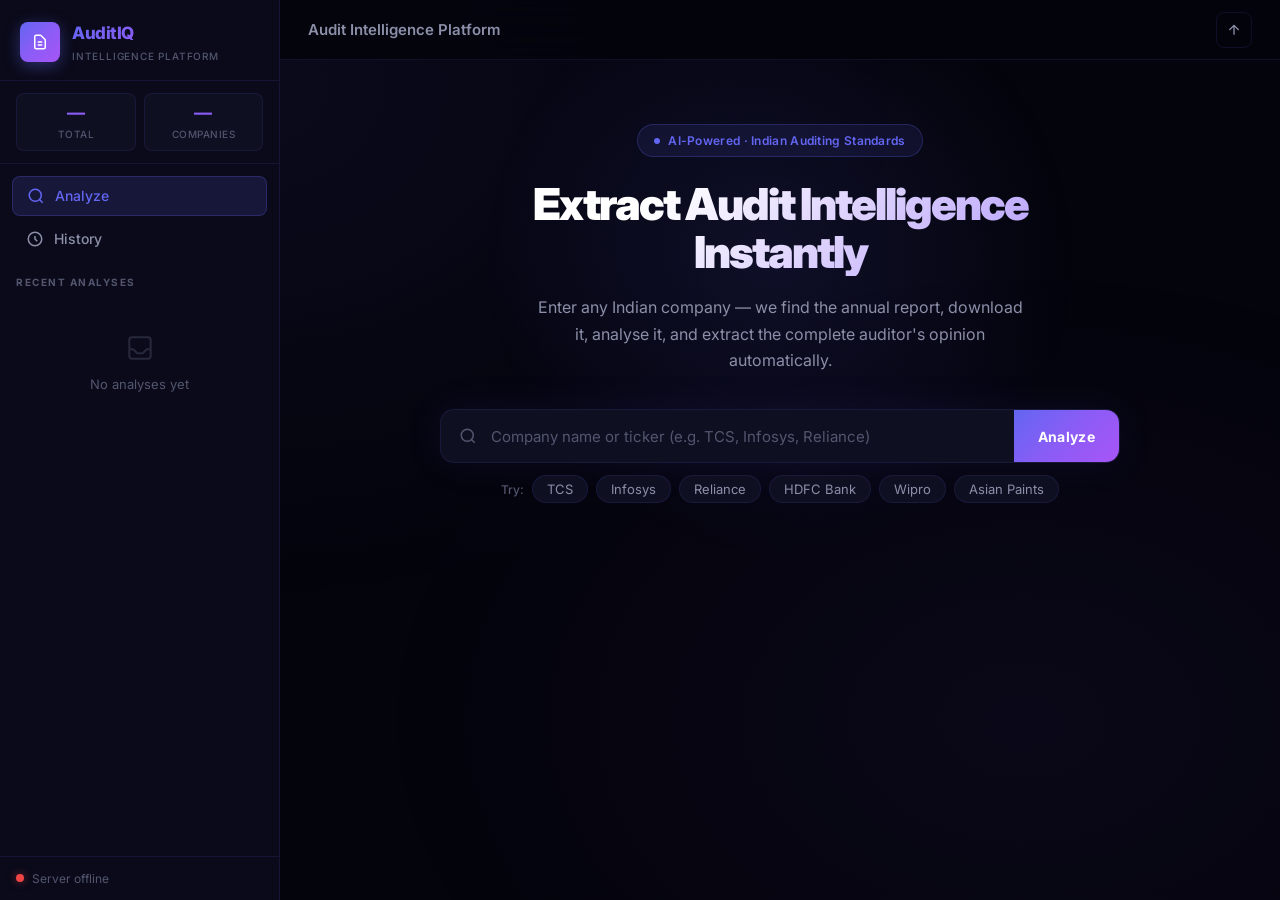
==== commit 021dcaa9: "feat: only fetch latest report, remove feature cards, add Clear History button" ====
--- a/templates/index.html
+++ b/templates/index.html
@@ -238,41 +238,6 @@
                     </button>
                   </div>
                 </div>
-
-                <!-- Features grid -->
-                <div class="features-grid">
-                  <div class="feature-card">
-                    <div class="feature-icon">🔎</div>
-                    <div class="feature-text">
-                      <strong>Auto-Search</strong>
-                      <span
-                        >Finds the right company on Screener.in
-                        automatically</span
-                      >
-                    </div>
-                  </div>
-                  <div class="feature-card">
-                    <div class="feature-icon">📄</div>
-                    <div class="feature-text">
-                      <strong>PDF Ingestion</strong>
-                      <span>300+ page annual reports parsed in seconds</span>
-                    </div>
-                  </div>
-                  <div class="feature-card">
-                    <div class="feature-icon">🧠</div>
-                    <div class="feature-text">
-                      <strong>AI Extraction</strong>
-                      <span>Groq LLM extracts structured audit data</span>
-                    </div>
-                  </div>
-                  <div class="feature-card">
-                    <div class="feature-icon">💬</div>
-                    <div class="feature-text">
-                      <strong>Follow-up Q&amp;A</strong>
-                      <span>Ask any question about the analysed report</span>
-                    </div>
-                  </div>
-                </div>
               </div>
             </section>
 
@@ -468,18 +433,34 @@
           <div class="view" id="viewHistory" hidden>
             <div class="view-header">
               <h2>Analysis History</h2>
-              <button class="action-btn" onclick="loadHistory()">
-                <svg
-                  viewBox="0 0 24 24"
-                  fill="none"
-                  stroke="currentColor"
-                  stroke-width="2"
-                >
-                  <polyline points="23 4 23 10 17 10" />
-                  <path d="M20.49 15a9 9 0 11-2.12-9.36L23 10" />
-                </svg>
-                Refresh
-              </button>
+              <div class="view-header-actions">
+                <button class="action-btn" onclick="loadHistory()">
+                  <svg
+                    viewBox="0 0 24 24"
+                    fill="none"
+                    stroke="currentColor"
+                    stroke-width="2"
+                  >
+                    <polyline points="23 4 23 10 17 10" />
+                    <path d="M20.49 15a9 9 0 11-2.12-9.36L23 10" />
+                  </svg>
+                  Refresh
+                </button>
+                <button class="action-btn danger" onclick="clearHistory()" id="clearHistoryBtn">
+                  <svg
+                    viewBox="0 0 24 24"
+                    fill="none"
+                    stroke="currentColor"
+                    stroke-width="2"
+                  >
+                    <polyline points="3 6 5 6 21 6" />
+                    <path d="M19 6l-1 14a2 2 0 01-2 2H8a2 2 0 01-2-2L5 6" />
+                    <path d="M10 11v6M14 11v6" />
+                    <path d="M9 6V4a1 1 0 011-1h4a1 1 0 011 1v2" />
+                  </svg>
+                  Clear All
+                </button>
+              </div>
             </div>
             <div id="historyTableWrap"></div>
           </div>
--- a/static/styles.css
+++ b/static/styles.css
@@ -1000,6 +1000,23 @@
   filter: brightness(1.1);
 }
 
+.action-btn.danger {
+  background: rgba(239, 68, 68, 0.12);
+  border-color: rgba(239, 68, 68, 0.35);
+  color: var(--c-red);
+}
+
+.action-btn.danger:hover {
+  background: rgba(239, 68, 68, 0.22);
+  border-color: var(--c-red);
+}
+
+.view-header-actions {
+  display: flex;
+  align-items: center;
+  gap: 10px;
+}
+
 /* Tab bar */
 .tab-bar {
   display: flex;
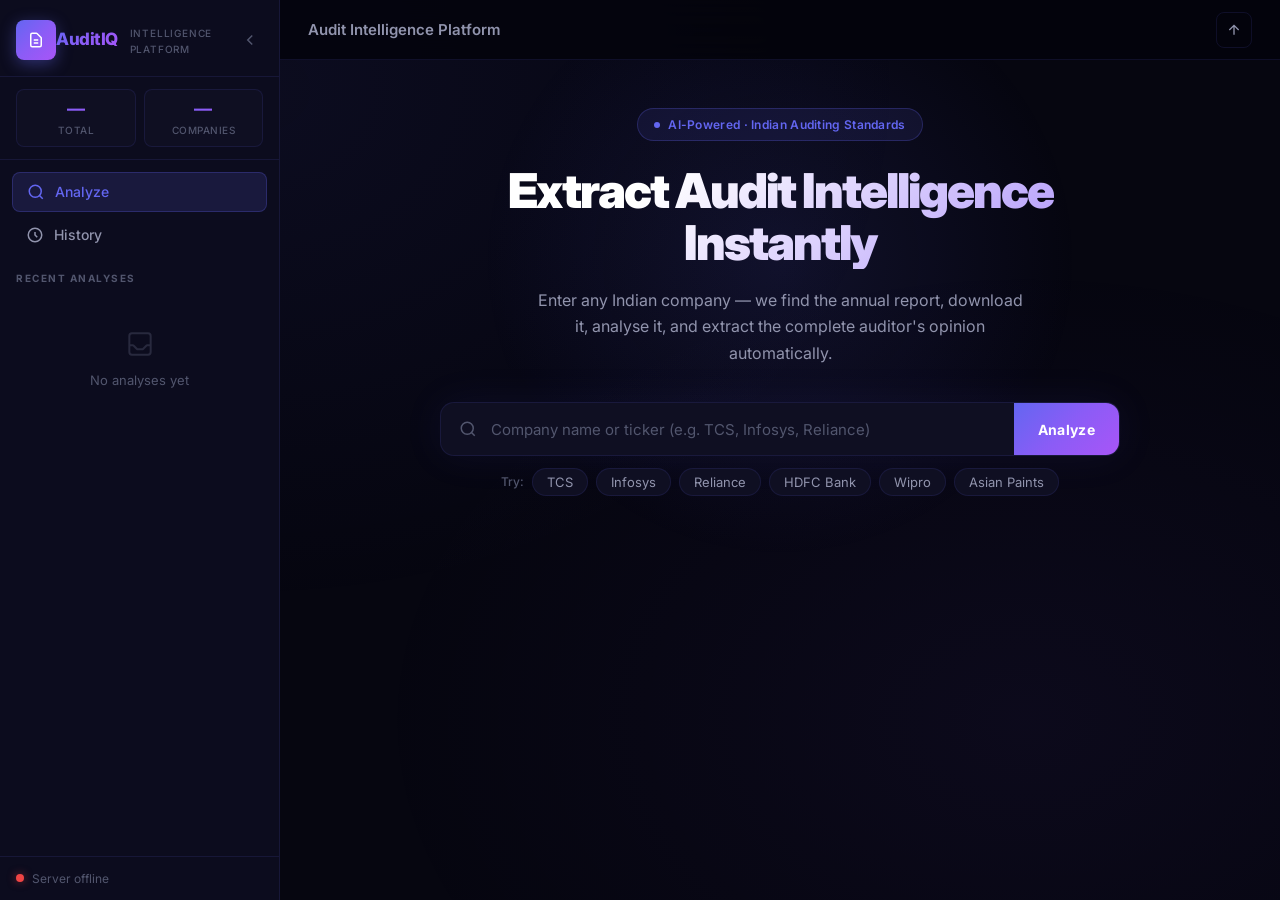
==== commit 70b7b66c: "feat(ui): comprehensive UX redesign with collapsible sidebar, fluid typography, and refined interact" ====
--- a/templates/index.html
+++ b/templates/index.html
@@ -19,7 +19,7 @@
   <body>
     <div class="app-shell" id="appShell">
       <!-- ════════════════ SIDEBAR ════════════════ -->
-      <aside class="sidebar" id="sidebar">
+      <aside class="sidebar" id="sidebar" data-collapsed="false">
         <div class="sidebar-brand">
           <div class="brand-icon">
             <svg
@@ -33,10 +33,15 @@
               />
             </svg>
           </div>
-          <div>
+          <div class="brand-text">
             <div class="brand-name">AuditIQ</div>
             <div class="brand-sub">Intelligence Platform</div>
           </div>
+          <button class="sidebar-toggle-btn" id="sidebarToggle" onclick="toggleSidebarCollapse()" aria-label="Toggle sidebar" title="Toggle Sidebar (Ctrl+B)">
+            <svg viewBox="0 0 24 24" fill="none" stroke="currentColor" stroke-width="2" class="toggle-icon">
+              <polyline points="15 18 9 12 15 6" />
+            </svg>
+          </button>
         </div>
 
         <!-- Stats bar -->
@@ -160,7 +165,7 @@
                   Extract Audit Intelligence<br />Instantly
                 </h1>
                 <p class="hero-sub">
-                  Enter any Indian company — we find the annual report, download
+                  Enter any Indian company &mdash; we find the annual report, download
                   it, analyse it, and extract the complete auditor's opinion
                   automatically.
                 </p>
--- a/static/styles.css
+++ b/static/styles.css
@@ -14,16 +14,16 @@
 
 :root {
   /* Colors */
-  --c-bg: #04040c;
-  --c-surface: #0a0a1a;
+  --c-bg: #060610;
+  --c-surface: #0c0c1e;
   --c-surface2: #0f0f22;
   --c-card: rgba(12, 12, 28, 0.75);
   --c-card-hover: rgba(18, 18, 40, 0.9);
   --c-border: rgba(99, 102, 241, 0.12);
   --c-border-hi: rgba(99, 102, 241, 0.35);
 
-  --c-text: #e2e4f0;
-  --c-text2: #8b8fa8;
+  --c-text: #e8eaf4;
+  --c-text2: #9194ad;
   --c-muted: #52566e;
 
   --c-indigo: #6366f1;
@@ -72,8 +72,16 @@
   --t-med: 0.25s cubic-bezier(0.4, 0, 0.2, 1);
   --t-slow: 0.4s cubic-bezier(0.4, 0, 0.2, 1);
 
-  /* Layout */
+  /* Layout & Spacing */
   --sidebar-w: 280px;
+  --sidebar-w-collapsed: 72px;
+
+  --sp-xs: 4px;
+  --sp-sm: 8px;
+  --sp-md: 16px;
+  --sp-lg: 24px;
+  --sp-xl: 32px;
+  --sp-2xl: 48px;
 }
 
 html {
@@ -127,19 +135,93 @@
   flex-direction: column;
   gap: 0;
   overflow: hidden;
+  overflow-x: hidden;
   position: sticky;
   top: 0;
   height: 100vh;
+  width: var(--sidebar-w);
   z-index: 50;
-  transition: transform var(--t-med);
-}
+  transition: width var(--t-med), transform var(--t-med);
+  will-change: width, transform;
+}
+
+/* Collapsed Sidebar State */
+.sidebar[data-collapsed="true"] {
+  width: var(--sidebar-w-collapsed);
+}
+
+.sidebar[data-collapsed="true"]:hover {
+  width: var(--sidebar-w);
+  box-shadow: var(--shadow-xl);
+}
+
+.sidebar[data-collapsed="true"] .brand-text,
+.sidebar[data-collapsed="true"] .stat-pill,
+.sidebar[data-collapsed="true"] .nav-btn,
+.sidebar[data-collapsed="true"] .history-section-label,
+.sidebar[data-collapsed="true"] .history-item,
+.sidebar[data-collapsed="true"] .status-indicator {
+  white-space: nowrap;
+  opacity: 0;
+  pointer-events: none;
+  transition: opacity var(--t-fast);
+}
+
+.sidebar[data-collapsed="true"]:hover .brand-text,
+.sidebar[data-collapsed="true"]:hover .stat-pill,
+.sidebar[data-collapsed="true"]:hover .nav-btn,
+.sidebar[data-collapsed="true"]:hover .history-section-label,
+.sidebar[data-collapsed="true"]:hover .history-item,
+.sidebar[data-collapsed="true"]:hover .status-indicator {
+  opacity: 1;
+  pointer-events: auto;
+  transition: opacity var(--t-med) 0.1s;
+}
+
+/* Sidebar Brand */
 
 .sidebar-brand {
   display: flex;
   align-items: center;
+  justify-content: space-between;
+  padding: 20px 16px 16px;
+  border-bottom: 1px solid var(--c-border);
+  overflow: hidden;
+}
+
+.sidebar-brand > div {
+  display: flex;
+  align-items: center;
   gap: 12px;
-  padding: 20px 20px 16px;
-  border-bottom: 1px solid var(--c-border);
+}
+
+.sidebar-toggle-btn {
+  background: transparent;
+  border: none;
+  color: var(--c-muted);
+  cursor: pointer;
+  padding: 4px;
+  display: flex;
+  align-items: center;
+  justify-content: center;
+  border-radius: var(--r-sm);
+  transition: var(--t-fast);
+  flex-shrink: 0;
+}
+
+.sidebar-toggle-btn:hover {
+  color: var(--c-text);
+  background: rgba(255,255,255,0.05);
+}
+
+.sidebar-toggle-btn svg {
+  width: 18px;
+  height: 18px;
+  transition: transform var(--t-fast);
+}
+
+.sidebar[data-collapsed="true"] .sidebar-toggle-btn svg {
+  transform: rotate(180deg);
 }
 
 .brand-icon {
@@ -243,9 +325,18 @@
   font-size: 14px;
   font-weight: 500;
   cursor: pointer;
-  transition: var(--t-fast);
+  transition: var(--t-fast), transform 0.1s;
   text-align: left;
   width: 100%;
+}
+
+.nav-btn:active, .action-btn:active {
+  transform: scale(0.97);
+}
+
+.nav-btn:focus-visible, .action-btn:focus-visible, .search-input:focus-visible, .qa-input:focus-visible, .history-item:focus-visible, .sidebar-toggle-btn:focus-visible {
+  outline: 2px solid var(--c-indigo);
+  outline-offset: 2px;
 }
 
 .nav-btn svg {
@@ -519,7 +610,7 @@
 /* ── Hero Section ───────────────────────────────────── */
 .hero-section {
   position: relative;
-  padding: 64px 40px 48px;
+  padding: 48px 40px 32px;
   overflow: hidden;
 }
 
@@ -570,7 +661,7 @@
 }
 
 .hero-title {
-  font-size: 44px;
+  font-size: clamp(32px, 5vw, 48px);
   font-weight: 900;
   letter-spacing: -2px;
   line-height: 1.08;
@@ -587,6 +678,8 @@
   line-height: 1.65;
   max-width: 500px;
   margin: 0 auto 36px;
+  animation: fadeIn 0.8s ease backwards;
+  animation-delay: 0.15s;
 }
 
 /* ── Search ─────────────────────────────────────────── */
@@ -706,56 +799,20 @@
   color: var(--c-text2);
   cursor: pointer;
   transition: var(--t-fast);
-}
+  animation: fadeIn 0.5s ease backwards;
+}
+
+.qs-chip:nth-child(2) { animation-delay: 0.05s; }
+.qs-chip:nth-child(3) { animation-delay: 0.10s; }
+.qs-chip:nth-child(4) { animation-delay: 0.15s; }
+.qs-chip:nth-child(5) { animation-delay: 0.20s; }
+.qs-chip:nth-child(6) { animation-delay: 0.25s; }
+.qs-chip:nth-child(7) { animation-delay: 0.30s; }
 
 .qs-chip:hover {
   border-color: var(--c-indigo);
   color: var(--c-indigo);
   background: rgba(99, 102, 241, 0.08);
-}
-
-/* Features grid */
-.features-grid {
-  display: grid;
-  grid-template-columns: repeat(4, 1fr);
-  gap: 12px;
-  margin-top: 32px;
-}
-
-.feature-card {
-  display: flex;
-  align-items: center;
-  gap: 12px;
-  padding: 14px 16px;
-  background: var(--c-card);
-  border: 1px solid var(--c-border);
-  border-radius: var(--r-md);
-  backdrop-filter: blur(10px);
-  text-align: left;
-  transition: var(--t-fast);
-}
-
-.feature-card:hover {
-  border-color: var(--c-border-hi);
-  transform: translateY(-2px);
-}
-
-.feature-icon {
-  font-size: 22px;
-  flex-shrink: 0;
-}
-
-.feature-text strong {
-  display: block;
-  font-size: 13px;
-  font-weight: 600;
-  color: var(--c-text);
-}
-.feature-text span {
-  display: block;
-  font-size: 11px;
-  color: var(--c-muted);
-  margin-top: 2px;
 }
 
 /* ── Alert ──────────────────────────────────────────── */
@@ -1071,6 +1128,7 @@
 .r-card {
   background: var(--c-card);
   border: 1px solid var(--c-border);
+  border-left: 3px solid var(--c-indigo);
   border-radius: var(--r-md);
   padding: 22px;
   backdrop-filter: blur(16px);
@@ -1080,6 +1138,7 @@
 
 .r-card:hover {
   border-color: var(--c-border-hi);
+  border-left-color: var(--c-violet);
   transform: translateY(-2px);
   box-shadow: var(--shadow-md);
 }
@@ -1290,6 +1349,7 @@
   font-weight: 500;
   color: var(--c-text);
   font-family: var(--font-mono);
+  font-feature-settings: "liga" 0;
   word-break: break-all;
 }
 
@@ -1304,6 +1364,7 @@
 .json-pre {
   padding: 24px;
   font-family: var(--font-mono);
+  font-feature-settings: "liga" 0;
   font-size: 12.5px;
   color: var(--c-text2);
   white-space: pre-wrap;
@@ -1373,6 +1434,7 @@
 .qa-message.user {
   background: rgba(99, 102, 241, 0.12);
   border: 1px solid rgba(99, 102, 241, 0.2);
+  border-radius: var(--r-xl) var(--r-xl) 4px var(--r-xl);
   align-self: flex-end;
   max-width: 85%;
 }
@@ -1380,6 +1442,7 @@
 .qa-message.assistant {
   background: var(--c-surface2);
   border: 1px solid var(--c-border);
+  border-radius: var(--r-xl) var(--r-xl) var(--r-xl) 4px;
   max-width: 95%;
 }
 
@@ -1532,7 +1595,7 @@
 }
 
 .h-table tr:hover td {
-  background: rgba(255, 255, 255, 0.02);
+  background: rgba(99, 102, 241, 0.06);
 }
 
 .h-table-btn {
@@ -1560,7 +1623,7 @@
   display: flex;
   flex-direction: column;
   gap: 8px;
-  z-index: 999;
+  z-index: 9999;
 }
 
 .toast {
@@ -1611,8 +1674,14 @@
 
 /* ── Responsive ─────────────────────────────────────── */
 @media (max-width: 900px) {
-  .features-grid {
-    grid-template-columns: 1fr 1fr;
+  .sidebar { width: var(--sidebar-w-collapsed); }
+  .sidebar .brand-text,
+  .sidebar .stat-pill,
+  .sidebar .nav-btn,
+  .sidebar .history-section-label,
+  .sidebar .history-item,
+  .sidebar .status-indicator {
+    display: none;
   }
 }
 
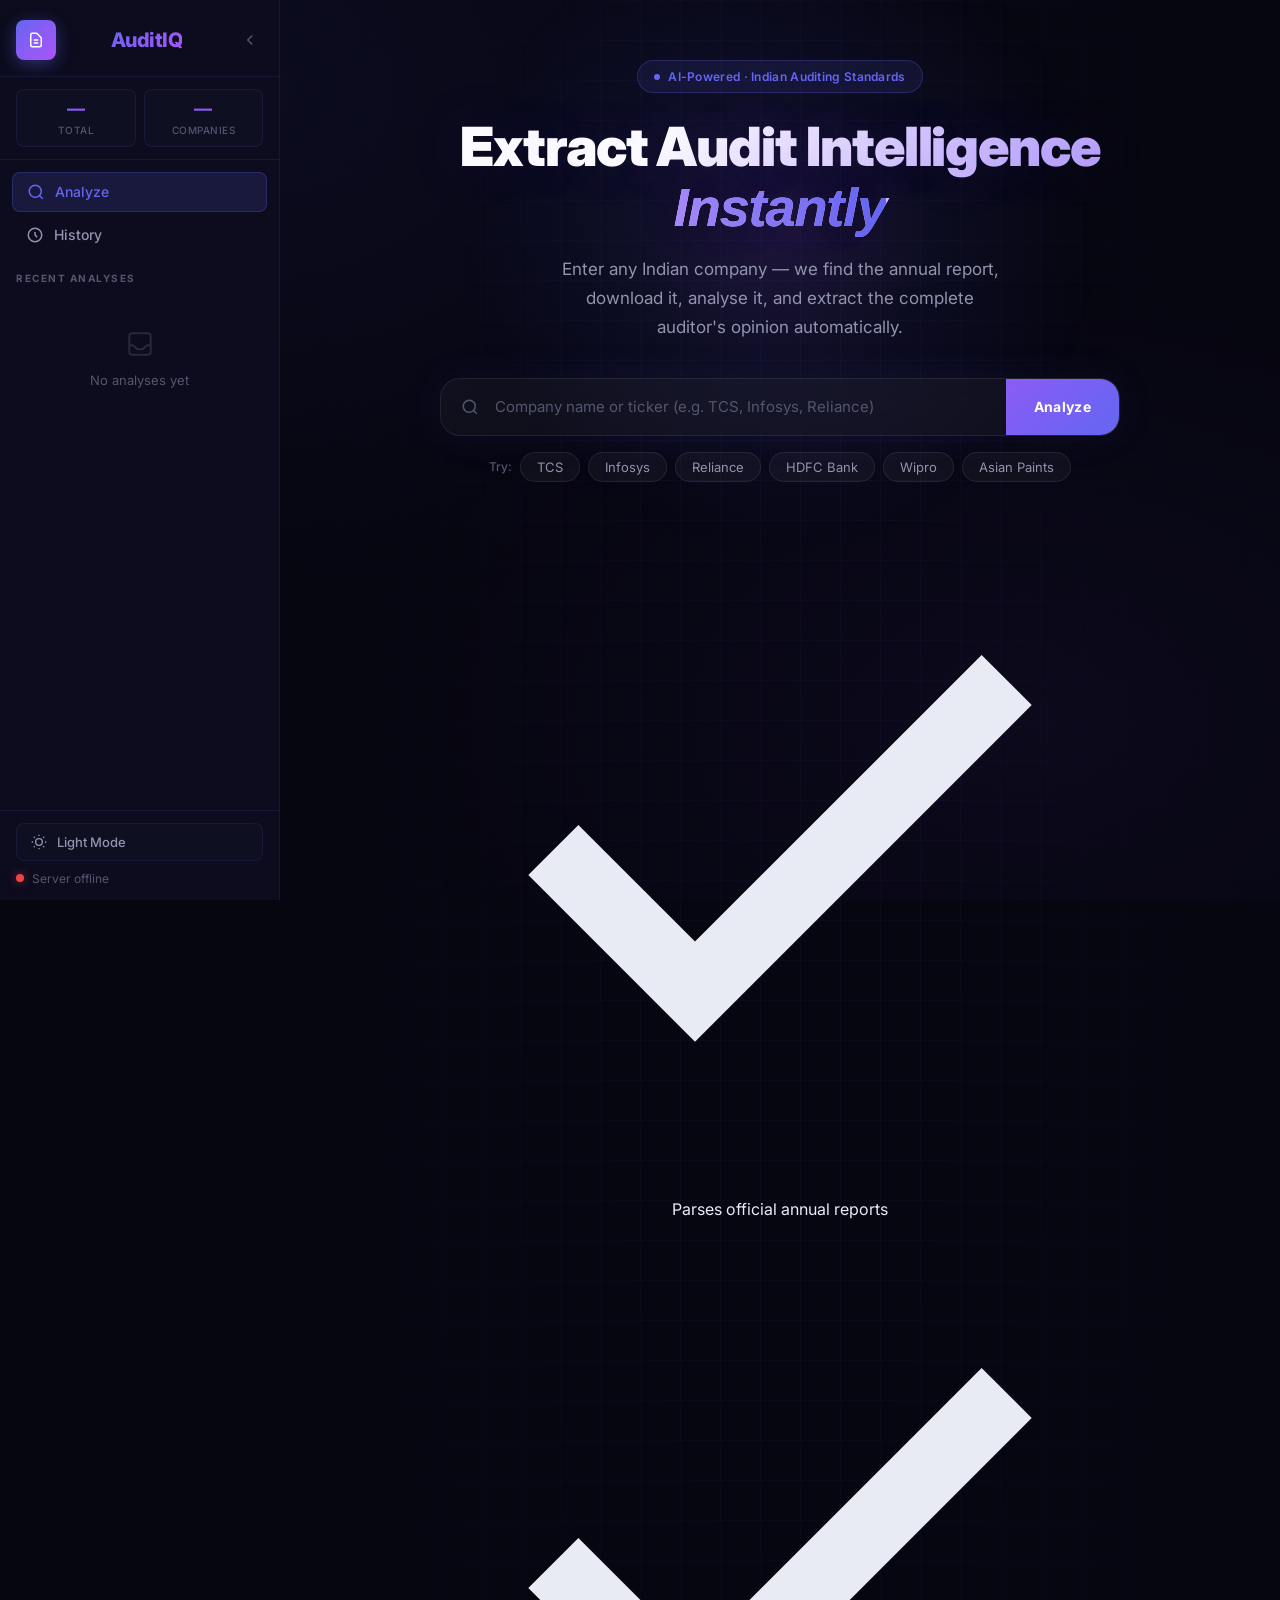
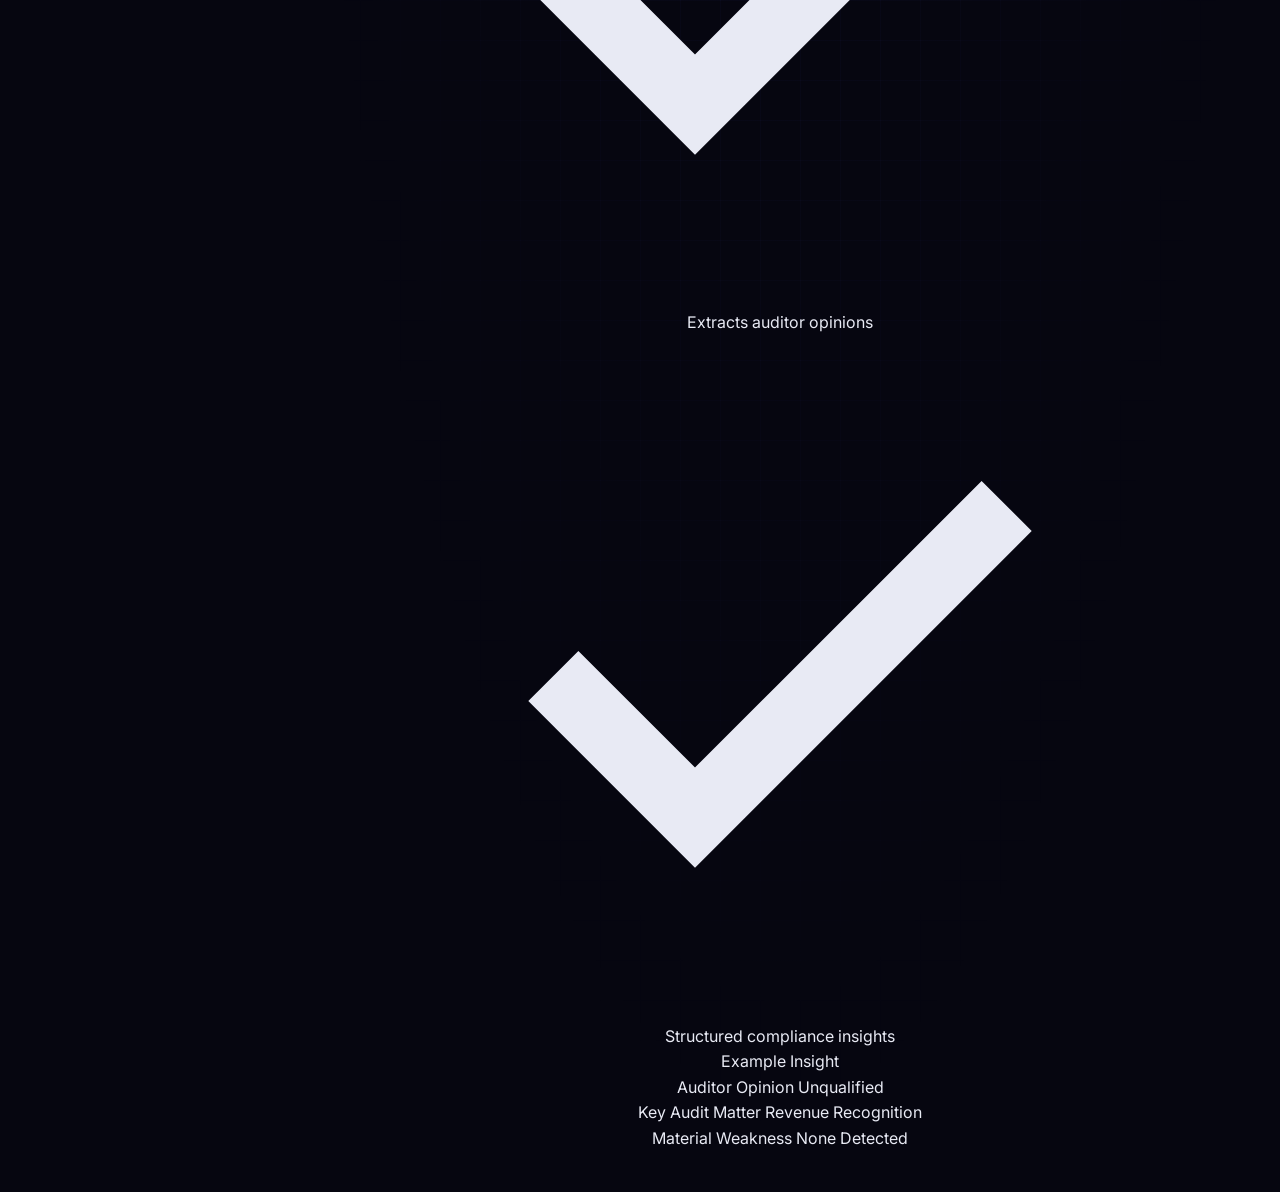
==== commit c1644784: "feat(ui): comprehensive UX overhaul — hero grid pattern, animated gradient, glassmorphic search, tru" ====
--- a/templates/index.html
+++ b/templates/index.html
@@ -34,8 +34,7 @@
             </svg>
           </div>
           <div class="brand-text">
-            <div class="brand-name">AuditIQ</div>
-            <div class="brand-sub">Intelligence Platform</div>
+            <div class="brand-name" style="font-size: 20px;">AuditIQ</div>
           </div>
           <button class="sidebar-toggle-btn" id="sidebarToggle" onclick="toggleSidebarCollapse()" aria-label="Toggle sidebar" title="Toggle Sidebar (Ctrl+B)">
             <svg viewBox="0 0 24 24" fill="none" stroke="currentColor" stroke-width="2" class="toggle-icon">
@@ -113,6 +112,16 @@
 
         <!-- System status -->
         <div class="sidebar-footer">
+          <button class="theme-toggle-btn" id="themeToggle" onclick="toggleTheme()" title="Toggle Light/Dark Mode" aria-label="Toggle theme">
+            <svg class="theme-icon sun" viewBox="0 0 24 24" fill="none" stroke="currentColor" stroke-width="2">
+              <circle cx="12" cy="12" r="5" />
+              <path d="M12 1v2M12 21v2M4.22 4.22l1.42 1.42M18.36 18.36l1.42 1.42M1 12h2M21 12h2M4.22 19.78l1.42-1.42M18.36 5.64l1.42-1.42" />
+            </svg>
+            <svg class="theme-icon moon" viewBox="0 0 24 24" fill="none" stroke="currentColor" stroke-width="2">
+              <path d="M21 12.79A9 9 0 1111.21 3 7 7 0 0021 12.79z" />
+            </svg>
+            <span class="theme-label" id="themeLabel">Light Mode</span>
+          </button>
           <div class="status-indicator" id="statusIndicator">
             <span class="status-dot" id="statusDot"></span>
             <span id="statusText">Checking...</span>
@@ -122,33 +131,6 @@
 
       <!-- ════════════════ MAIN ════════════════ -->
       <main class="main-area">
-        <!-- ── TOP BAR ── -->
-        <header class="topbar">
-          <button
-            class="hamburger"
-            id="hamburger"
-            onclick="toggleSidebar()"
-            aria-label="Toggle menu"
-          >
-            <span></span><span></span><span></span>
-          </button>
-          <div class="topbar-title" id="topbarTitle">
-            Audit Intelligence Platform
-          </div>
-          <div class="topbar-actions">
-            <button class="icon-btn" onclick="resetView()" title="New analysis">
-              <svg
-                viewBox="0 0 24 24"
-                fill="none"
-                stroke="currentColor"
-                stroke-width="2"
-              >
-                <path d="M12 5v14M5 12l7-7 7 7" />
-              </svg>
-            </button>
-          </div>
-        </header>
-
         <!-- ── CONTENT VIEWS ── -->
         <div class="content-wrap">
           <!-- ════ VIEW: ANALYZE ════ -->
@@ -162,7 +144,8 @@
                   AI-Powered · Indian Auditing Standards
                 </div>
                 <h1 class="hero-title">
-                  Extract Audit Intelligence<br />Instantly
+                  Extract Audit Intelligence<br />
+                  <span class="text-gradient">Instantly</span>
                 </h1>
                 <p class="hero-sub">
                   Enter any Indian company &mdash; we find the annual report, download
@@ -243,6 +226,46 @@
                     </button>
                   </div>
                 </div>
+
+                <!-- Trust Signals -->
+                <div class="trust-bar">
+                  <div class="trust-item">
+                    <svg viewBox="0 0 24 24" fill="none" stroke="currentColor" stroke-width="2.5">
+                      <polyline points="20 6 9 17 4 12" />
+                    </svg>
+                    Parses official annual reports
+                  </div>
+                  <div class="trust-item">
+                    <svg viewBox="0 0 24 24" fill="none" stroke="currentColor" stroke-width="2.5">
+                      <polyline points="20 6 9 17 4 12" />
+                    </svg>
+                    Extracts auditor opinions
+                  </div>
+                  <div class="trust-item">
+                    <svg viewBox="0 0 24 24" fill="none" stroke="currentColor" stroke-width="2.5">
+                      <polyline points="20 6 9 17 4 12" />
+                    </svg>
+                    Structured compliance insights
+                  </div>
+                </div>
+
+                <!-- Preview Teaser -->
+                <div class="preview-teaser">
+                  <div class="preview-teaser-title">Example Insight</div>
+                  <div class="preview-row">
+                    <span class="preview-label">Auditor Opinion</span>
+                    <span class="preview-value good">Unqualified</span>
+                  </div>
+                  <div class="preview-row">
+                    <span class="preview-label">Key Audit Matter</span>
+                    <span class="preview-value warn">Revenue Recognition</span>
+                  </div>
+                  <div class="preview-row">
+                    <span class="preview-label">Material Weakness</span>
+                    <span class="preview-value good">None Detected</span>
+                  </div>
+                </div>
+
               </div>
             </section>
 
--- a/static/styles.css
+++ b/static/styles.css
@@ -84,6 +84,88 @@
   --sp-2xl: 48px;
 }
 
+/* ── Light Theme ────────────────────────────────────── */
+[data-theme="light"] {
+  --c-bg: #f5f7fa;
+  --c-surface: #ffffff;
+  --c-surface2: #f0f2f5;
+  --c-card: rgba(255, 255, 255, 0.85);
+  --c-card-hover: rgba(245, 245, 250, 0.95);
+  --c-border: rgba(99, 102, 241, 0.15);
+  --c-border-hi: rgba(99, 102, 241, 0.35);
+
+  --c-text: #1a1a2e;
+  --c-text2: #4a4a6a;
+  --c-muted: #8888a8;
+
+  --shadow-sm: 0 1px 3px rgba(0, 0, 0, 0.06);
+  --shadow-md: 0 4px 12px rgba(0, 0, 0, 0.08);
+  --shadow-lg: 0 8px 30px rgba(0, 0, 0, 0.1);
+  --shadow-glow: 0 0 30px rgba(99, 102, 241, 0.06);
+}
+
+[data-theme="light"] body::before {
+  background:
+    radial-gradient(
+      ellipse at 20% 10%,
+      rgba(99, 102, 241, 0.05) 0%,
+      transparent 45%
+    ),
+    radial-gradient(
+      ellipse at 80% 80%,
+      rgba(139, 92, 246, 0.03) 0%,
+      transparent 45%
+    );
+}
+
+[data-theme="light"] .hero-title {
+  background: linear-gradient(135deg, #1a1a2e 30%, #6366f1 100%);
+  -webkit-background-clip: text;
+  -webkit-text-fill-color: transparent;
+  background-clip: text;
+}
+
+[data-theme="light"] .text-gradient {
+  background: linear-gradient(90deg, #6366f1, #8b5cf6, #6366f1);
+  background-size: 300% 100%;
+  -webkit-background-clip: text;
+  -webkit-text-fill-color: transparent;
+  background-clip: text;
+}
+
+[data-theme="light"] .stat-n {
+  background: var(--grad-primary);
+  -webkit-background-clip: text;
+  -webkit-text-fill-color: transparent;
+  background-clip: text;
+}
+
+[data-theme="light"] .brand-name {
+  color: #1a1a2e;
+}
+
+[data-theme="light"] .sidebar {
+  border-right-color: #e2e4f0;
+}
+
+[data-theme="light"] .analyze-btn {
+  color: white;
+}
+
+[data-theme="light"] .brand-icon {
+  color: white;
+}
+
+[data-theme="light"] .skeleton {
+  background: linear-gradient(
+    90deg,
+    var(--c-surface2) 25%,
+    rgba(0, 0, 0, 0.03) 50%,
+    var(--c-surface2) 75%
+  );
+  background-size: 200% 100%;
+}
+
 html {
   scroll-behavior: smooth;
 }
@@ -96,6 +178,32 @@
   line-height: 1.6;
   overflow-x: hidden;
   -webkit-font-smoothing: antialiased;
+  transition: background-color 0.4s ease, color 0.4s ease;
+}
+
+/* Smooth theme transitions for all themed elements */
+.sidebar,
+.sidebar-brand,
+.stats-bar,
+.stat-pill,
+.nav-btn,
+.content-wrap,
+.hero-section,
+.search-field,
+.qs-chip,
+.r-card,
+.qa-section,
+.qa-message,
+.json-panel,
+.json-pre,
+.toast,
+.history-scroll,
+.badge-dot,
+.hero-badge,
+.icon-btn,
+.sidebar-footer,
+.status-indicator {
+  transition: background-color 0.4s ease, color 0.4s ease, border-color 0.4s ease, box-shadow 0.4s ease;
 }
 
 /* Ambient background */
@@ -160,7 +268,8 @@
 .sidebar[data-collapsed="true"] .nav-btn,
 .sidebar[data-collapsed="true"] .history-section-label,
 .sidebar[data-collapsed="true"] .history-item,
-.sidebar[data-collapsed="true"] .status-indicator {
+.sidebar[data-collapsed="true"] .status-indicator,
+.sidebar[data-collapsed="true"] .theme-label {
   white-space: nowrap;
   opacity: 0;
   pointer-events: none;
@@ -172,7 +281,8 @@
 .sidebar[data-collapsed="true"]:hover .nav-btn,
 .sidebar[data-collapsed="true"]:hover .history-section-label,
 .sidebar[data-collapsed="true"]:hover .history-item,
-.sidebar[data-collapsed="true"]:hover .status-indicator {
+.sidebar[data-collapsed="true"]:hover .status-indicator,
+.sidebar[data-collapsed="true"]:hover .theme-label {
   opacity: 1;
   pointer-events: auto;
   transition: opacity var(--t-med) 0.1s;
@@ -510,79 +620,6 @@
   overflow: hidden;
 }
 
-/* ── Top Bar ────────────────────────────────────────── */
-.topbar {
-  display: flex;
-  align-items: center;
-  gap: 16px;
-  padding: 0 28px;
-  height: 60px;
-  border-bottom: 1px solid var(--c-border);
-  background: rgba(4, 4, 12, 0.85);
-  backdrop-filter: blur(20px);
-  position: sticky;
-  top: 0;
-  z-index: 40;
-  flex-shrink: 0;
-}
-
-.hamburger {
-  display: none;
-  flex-direction: column;
-  gap: 5px;
-  background: none;
-  border: none;
-  cursor: pointer;
-  padding: 4px;
-}
-
-.hamburger span {
-  width: 20px;
-  height: 2px;
-  background: var(--c-text2);
-  border-radius: 2px;
-  display: block;
-  transition: var(--t-fast);
-}
-
-.topbar-title {
-  font-size: 15px;
-  font-weight: 600;
-  color: var(--c-text2);
-  flex: 1;
-}
-
-.topbar-actions {
-  display: flex;
-  align-items: center;
-  gap: 8px;
-}
-
-.icon-btn {
-  width: 36px;
-  height: 36px;
-  display: flex;
-  align-items: center;
-  justify-content: center;
-  background: transparent;
-  border: 1px solid var(--c-border);
-  border-radius: var(--r-sm);
-  color: var(--c-text2);
-  cursor: pointer;
-  transition: var(--t-fast);
-}
-
-.icon-btn svg {
-  width: 16px;
-  height: 16px;
-}
-
-.icon-btn:hover {
-  border-color: var(--c-border-hi);
-  color: var(--c-text);
-  background: var(--c-surface2);
-}
-
 /* ── Content Wrap ───────────────────────────────────── */
 .content-wrap {
   flex: 1;
@@ -610,23 +647,44 @@
 /* ── Hero Section ───────────────────────────────────── */
 .hero-section {
   position: relative;
-  padding: 48px 40px 32px;
+  padding: 60px 40px 40px;
   overflow: hidden;
+}
+
+/* Subtle grid pattern background */
+.hero-section::before {
+  content: '';
+  position: absolute;
+  inset: 0;
+  background-image:
+    linear-gradient(rgba(99, 102, 241, 0.04) 1px, transparent 1px),
+    linear-gradient(90deg, rgba(99, 102, 241, 0.04) 1px, transparent 1px);
+  background-size: 40px 40px;
+  pointer-events: none;
+  mask-image: radial-gradient(ellipse at 50% 30%, black 20%, transparent 70%);
+  -webkit-mask-image: radial-gradient(ellipse at 50% 30%, black 20%, transparent 70%);
 }
 
 .hero-ambient {
   position: absolute;
-  top: -100px;
+  top: -120px;
   left: 50%;
   transform: translateX(-50%);
-  width: 600px;
-  height: 600px;
+  width: 700px;
+  height: 700px;
   background: radial-gradient(
     circle,
-    rgba(99, 102, 241, 0.12) 0%,
-    transparent 70%
+    rgba(139, 92, 246, 0.18) 0%,
+    rgba(99, 102, 241, 0.08) 30%,
+    transparent 65%
   );
   pointer-events: none;
+  animation: ambientPulse 6s ease-in-out infinite;
+}
+
+@keyframes ambientPulse {
+  0%, 100% { opacity: 0.7; transform: translateX(-50%) scale(1); }
+  50% { opacity: 1; transform: translateX(-50%) scale(1.05); }
 }
 
 .hero-content {
@@ -661,22 +719,40 @@
 }
 
 .hero-title {
-  font-size: clamp(32px, 5vw, 48px);
+  font-size: clamp(36px, 5vw, 54px);
   font-weight: 900;
-  letter-spacing: -2px;
-  line-height: 1.08;
+  letter-spacing: -0.02em;
+  line-height: 1.1;
   background: linear-gradient(135deg, #ffffff 30%, #a78bfa 100%);
   -webkit-background-clip: text;
   -webkit-text-fill-color: transparent;
   background-clip: text;
   margin-bottom: 18px;
+  text-shadow: 0 0 60px rgba(139, 92, 246, 0.15);
+  animation: fadeIn 0.6s ease backwards;
+}
+
+.text-gradient {
+  background: linear-gradient(90deg, #a78bfa, #6366f1, #8b5cf6, #a78bfa);
+  background-size: 300% 100%;
+  -webkit-background-clip: text;
+  -webkit-text-fill-color: transparent;
+  background-clip: text;
+  font-style: italic;
+  animation: gradientShift 4s ease infinite;
+}
+
+@keyframes gradientShift {
+  0% { background-position: 0% 50%; }
+  50% { background-position: 100% 50%; }
+  100% { background-position: 0% 50%; }
 }
 
 .hero-sub {
-  font-size: 16px;
+  font-size: 17px;
   color: var(--c-text2);
-  line-height: 1.65;
-  max-width: 500px;
+  line-height: 1.7;
+  max-width: 460px;
   margin: 0 auto 36px;
   animation: fadeIn 0.8s ease backwards;
   animation-delay: 0.15s;
@@ -685,28 +761,43 @@
 /* ── Search ─────────────────────────────────────────── */
 .search-wrap {
   margin-bottom: 28px;
+  animation: fadeIn 0.9s ease backwards;
+  animation-delay: 0.25s;
 }
 
 .search-field {
   display: flex;
   align-items: center;
-  background: var(--c-surface2);
-  border: 1px solid var(--c-border);
-  border-radius: var(--r-md);
+  background: rgba(255, 255, 255, 0.04);
+  backdrop-filter: blur(12px);
+  border: 1px solid rgba(255, 255, 255, 0.08);
+  border-radius: var(--r-lg);
   overflow: hidden;
-  transition: var(--t-med);
+  transition: all var(--t-med);
   box-shadow: var(--shadow-glow);
 }
 
 .search-field:focus-within {
-  border-color: var(--c-indigo);
+  border-color: rgba(139, 92, 246, 0.5);
   box-shadow:
-    0 0 0 4px rgba(99, 102, 241, 0.12),
-    var(--shadow-glow);
+    0 0 0 4px rgba(139, 92, 246, 0.1),
+    0 0 30px rgba(139, 92, 246, 0.2);
+}
+
+[data-theme="light"] .search-field {
+  background: rgba(255, 255, 255, 0.7);
+  border-color: rgba(99, 102, 241, 0.15);
+}
+
+[data-theme="light"] .search-field:focus-within {
+  border-color: rgba(99, 102, 241, 0.4);
+  box-shadow:
+    0 0 0 4px rgba(99, 102, 241, 0.08),
+    0 0 20px rgba(99, 102, 241, 0.1);
 }
 
 .search-icon {
-  padding: 0 0 0 18px;
+  padding: 0 0 0 20px;
   color: var(--c-muted);
   flex-shrink: 0;
 }
@@ -719,7 +810,7 @@
 
 .search-input {
   flex: 1;
-  padding: 16px 14px;
+  padding: 18px 16px;
   background: transparent;
   border: none;
   outline: none;
@@ -736,30 +827,59 @@
   display: flex;
   align-items: center;
   gap: 8px;
-  padding: 0 24px;
-  height: 52px;
-  background: var(--grad-primary);
+  padding: 0 28px;
+  height: 56px;
+  background: linear-gradient(135deg, #8b5cf6, #6366f1);
   border: none;
   color: white;
   font-family: var(--font);
   font-size: 14px;
   font-weight: 700;
   cursor: pointer;
-  transition: var(--t-fast);
+  transition: all var(--t-fast);
   letter-spacing: 0.3px;
   flex-shrink: 0;
+  position: relative;
+  overflow: hidden;
+}
+
+.analyze-btn::before {
+  content: '';
+  position: absolute;
+  inset: 0;
+  background: linear-gradient(135deg, rgba(255,255,255,0.15), transparent);
+  opacity: 0;
+  transition: opacity var(--t-fast);
 }
 
 .analyze-btn:hover {
-  filter: brightness(1.12);
+  transform: translateY(-2px);
+  box-shadow: 0 10px 30px rgba(139, 92, 246, 0.4);
+}
+.analyze-btn:hover::before {
+  opacity: 1;
 }
 .analyze-btn:active {
-  filter: brightness(0.95);
+  transform: translateY(0);
+  box-shadow: 0 4px 12px rgba(139, 92, 246, 0.3);
 }
 .analyze-btn:disabled {
   opacity: 0.6;
   cursor: not-allowed;
-  filter: none;
+  transform: none;
+  box-shadow: none;
+}
+.analyze-btn:disabled::before {
+  display: none;
+}
+
+/* Analyze button pulse when idle */
+@keyframes btnPulse {
+  0%, 100% { box-shadow: 0 4px 20px rgba(139, 92, 246, 0.2); }
+  50% { box-shadow: 0 4px 30px rgba(139, 92, 246, 0.4); }
+}
+.analyze-btn:not(:disabled):not(:hover) {
+  animation: btnPulse 3s ease-in-out infinite;
 }
 
 .spin-svg {
@@ -780,7 +900,7 @@
   gap: 8px;
   flex-wrap: wrap;
   justify-content: center;
-  margin-top: 12px;
+  margin-top: 16px;
 }
 
 .qs-label {
@@ -790,16 +910,21 @@
 }
 
 .qs-chip {
-  padding: 5px 14px;
-  background: var(--c-surface2);
-  border: 1px solid var(--c-border);
+  padding: 6px 16px;
+  background: rgba(255, 255, 255, 0.04);
+  border: 1px solid rgba(255, 255, 255, 0.08);
   border-radius: var(--r-pill);
   font-size: 13px;
   font-family: var(--font);
   color: var(--c-text2);
   cursor: pointer;
-  transition: var(--t-fast);
+  transition: all var(--t-fast);
   animation: fadeIn 0.5s ease backwards;
+}
+
+[data-theme="light"] .qs-chip {
+  background: rgba(99, 102, 241, 0.06);
+  border-color: rgba(99, 102, 241, 0.15);
 }
 
 .qs-chip:nth-child(2) { animation-delay: 0.05s; }
@@ -948,9 +1073,16 @@
 }
 
 .ps-step.active {
-  background: rgba(99, 102, 241, 0.08);
+  background: rgba(139, 92, 246, 0.1);
   color: var(--c-text);
-  border: 1px solid rgba(99, 102, 241, 0.15);
+  border: 1px solid rgba(139, 92, 246, 0.2);
+  box-shadow: 0 0 20px rgba(139, 92, 246, 0.08);
+  animation: stepGlow 1.5s ease-in-out infinite;
+}
+
+@keyframes stepGlow {
+  0%, 100% { box-shadow: 0 0 10px rgba(139, 92, 246, 0.05); }
+  50% { box-shadow: 0 0 25px rgba(139, 92, 246, 0.15); }
 }
 
 .ps-step.done {
@@ -1672,6 +1804,62 @@
   }
 }
 
+/* ── Theme Toggle Button ───────────────────────────── */
+.theme-toggle-btn {
+  display: flex;
+  align-items: center;
+  gap: 10px;
+  width: 100%;
+  padding: 10px 14px;
+  border-radius: var(--r-sm);
+  border: 1px solid var(--c-border);
+  background: var(--c-surface2);
+  color: var(--c-text2);
+  font-family: var(--font);
+  font-size: 13px;
+  font-weight: 500;
+  cursor: pointer;
+  transition: var(--t-fast);
+  margin-bottom: 8px;
+}
+
+.theme-toggle-btn:hover {
+  border-color: var(--c-border-hi);
+  color: var(--c-text);
+  background: var(--c-card-hover);
+}
+
+.theme-toggle-btn:active {
+  transform: scale(0.97);
+}
+
+.theme-icon {
+  width: 16px;
+  height: 16px;
+  flex-shrink: 0;
+  transition: transform 0.4s ease, opacity 0.3s ease;
+}
+
+/* Dark mode: show sun, hide moon */
+.theme-icon.sun {
+  display: block;
+}
+.theme-icon.moon {
+  display: none;
+}
+
+/* Light mode: show moon, hide sun */
+[data-theme="light"] .theme-icon.sun {
+  display: none;
+}
+[data-theme="light"] .theme-icon.moon {
+  display: block;
+}
+
+.theme-label {
+  white-space: nowrap;
+}
+
 /* ── Responsive ─────────────────────────────────────── */
 @media (max-width: 900px) {
   .sidebar { width: var(--sidebar-w-collapsed); }
@@ -1680,7 +1868,8 @@
   .sidebar .nav-btn,
   .sidebar .history-section-label,
   .sidebar .history-item,
-  .sidebar .status-indicator {
+  .sidebar .status-indicator,
+  .sidebar .theme-toggle-btn .theme-label {
     display: none;
   }
 }
